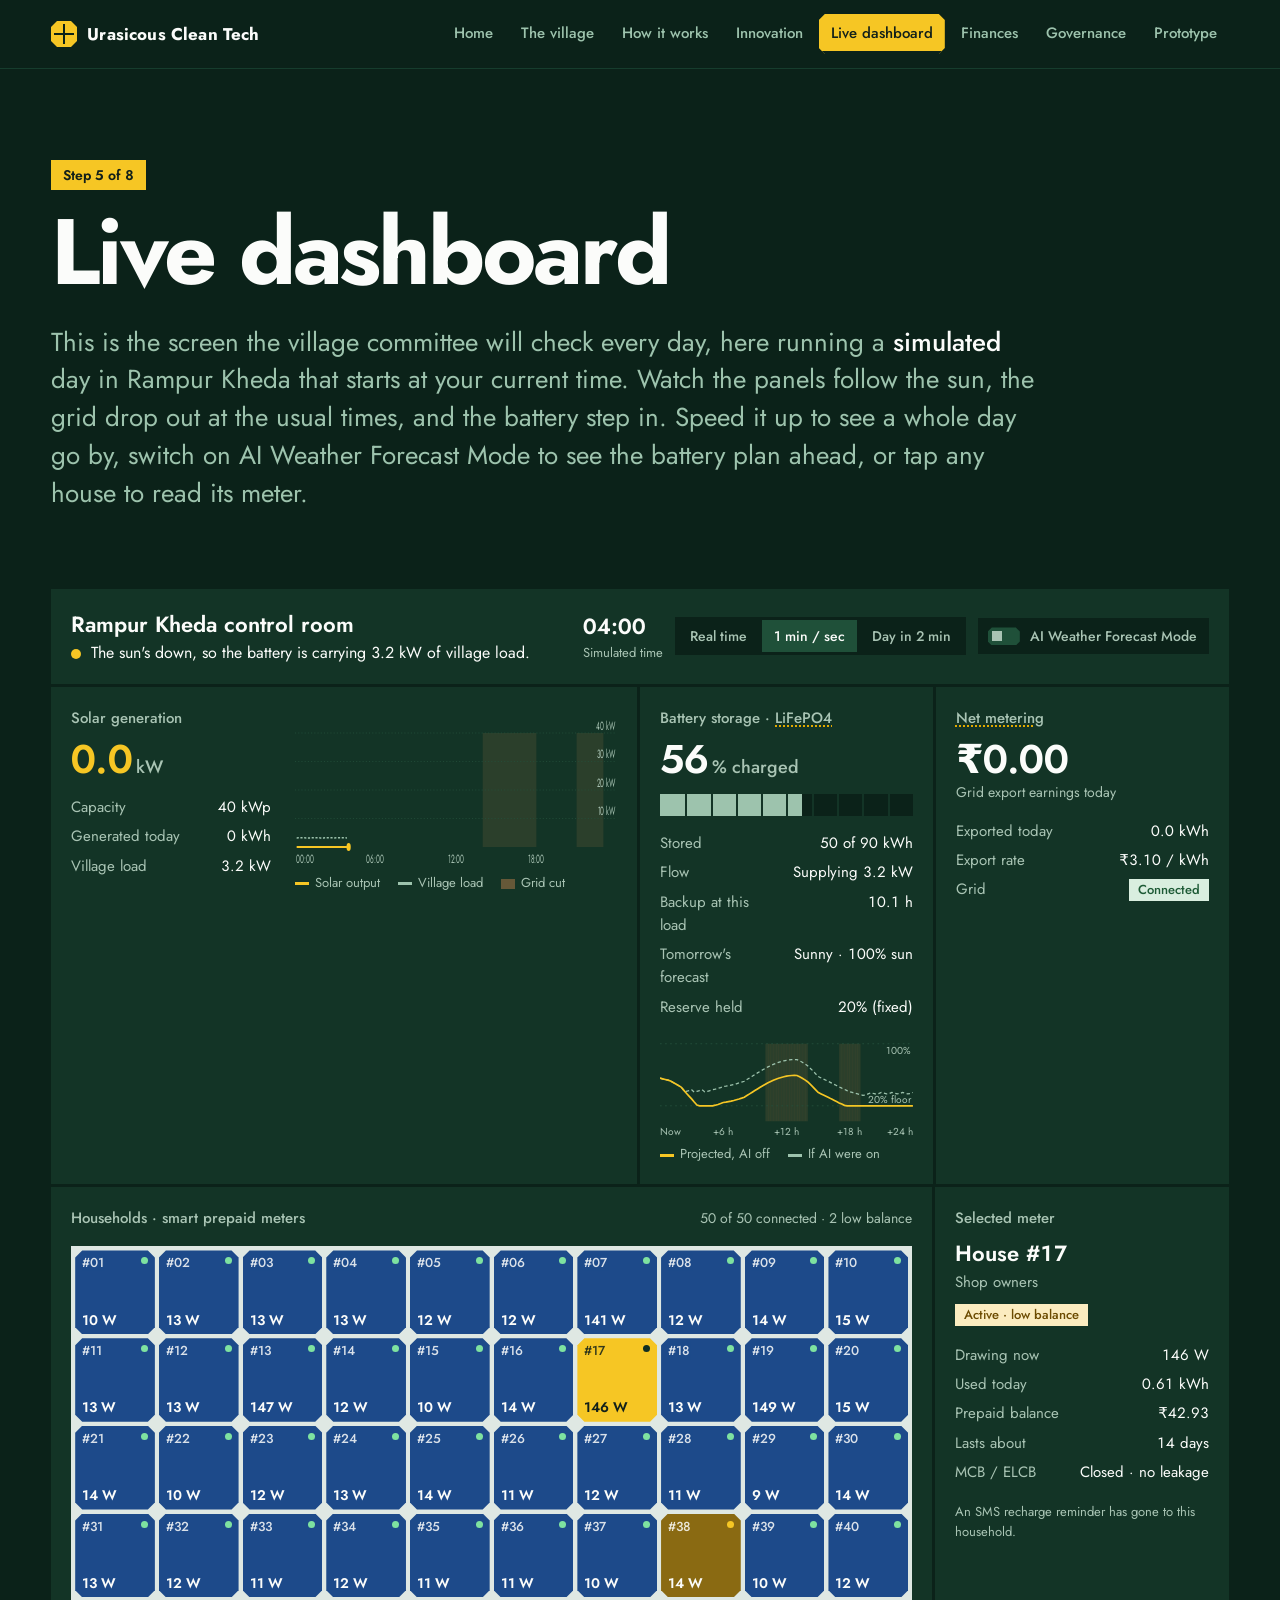
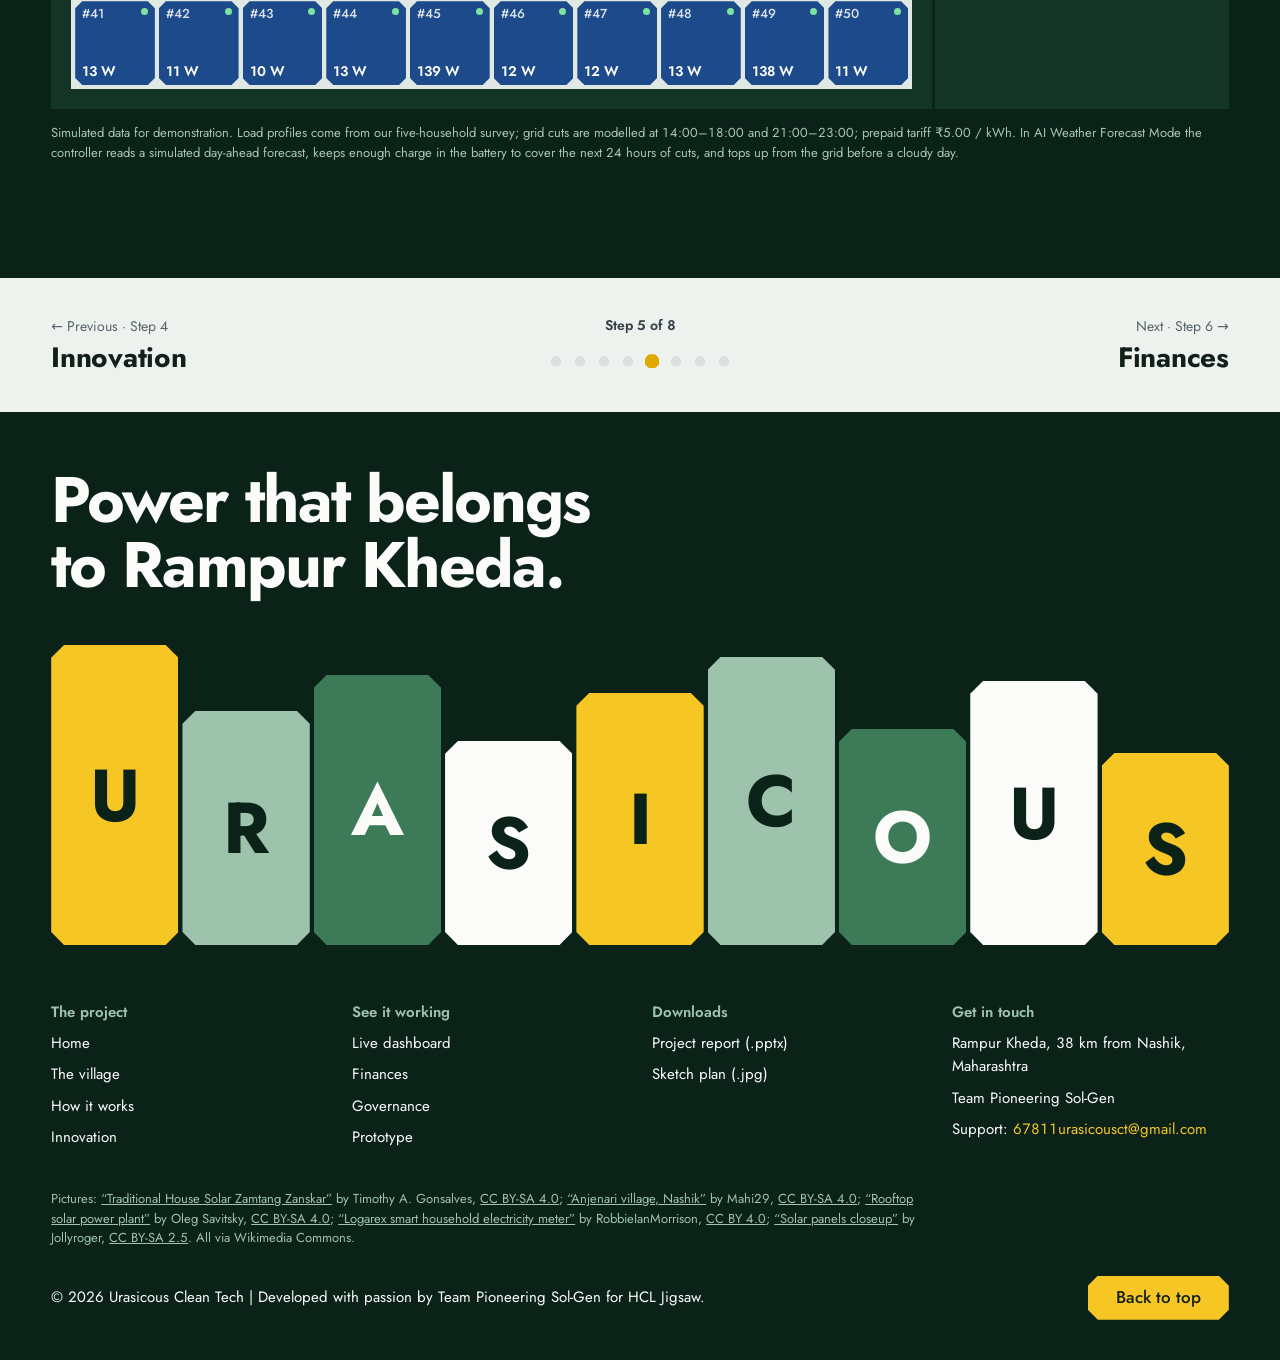
==== dashboard.html @ dd33172f "Split site into eight pages with guided judge's tour - Shared sticky nav with mobile menu, step indi" ====
<!doctype html>
<html lang="en">
<head>
<meta charset="utf-8">
<meta name="viewport" content="width=device-width, initial-scale=1, viewport-fit=cover">
<title>Live dashboard · Urasicous Clean Tech</title>
<meta name="description" content="A 40 kWp community solar microgrid, raised over growing crops, with 90 kWh of LiFePO4 storage for 50 households in Rampur Kheda, built by Team Pioneering Sol-Gen.">
<link rel="preconnect" href="https://fonts.googleapis.com">
<link rel="preconnect" href="https://fonts.gstatic.com" crossorigin>
<link href="https://fonts.googleapis.com/css2?family=Jost:wght@400;500;600;700&display=swap" rel="stylesheet">
<link rel="stylesheet" href="styles.css">
</head>
<body>

<header class="site-nav" id="top">
  <div class="wrap nav-in">
    <a class="mark" href="index.html" aria-label="Urasicous Clean Tech, home"><svg viewBox="0 0 26 26" aria-hidden="true"><path fill="#f6c624" d="M6 0h14l6 6v14l-6 6H6l-6-6V6z"/><path fill="#0b2219" d="M12 3h2v20h-2zM3 12h20v2H3z"/></svg>Urasicous Clean Tech</a>
    <button type="button" class="nav-btn" aria-expanded="false" aria-controls="navMenu"><span class="bars" aria-hidden="true"></span>Menu</button>
    <nav class="nav-menu" id="navMenu" aria-label="Main">
      <ol class="nav-links">
        <li><a href="index.html"><span class="n">1</span>Home</a></li>
        <li><a href="village.html"><span class="n">2</span>The village</a></li>
        <li><a href="system.html"><span class="n">3</span>How it works</a></li>
        <li><a href="innovation.html"><span class="n">4</span>Innovation</a></li>
        <li><a href="dashboard.html" class="live" aria-current="page"><span class="n">5</span>Live dashboard</a></li>
        <li><a href="finances.html"><span class="n">6</span>Finances</a></li>
        <li><a href="governance.html"><span class="n">7</span>Governance</a></li>
        <li><a href="prototype.html"><span class="n">8</span>Prototype</a></li>
      </ol>
    </nav>
  </div>
</header>

<header class="page-head">
  <div class="wrap">
    <p class="step">Step 5 of 8</p>
    <h1>Live dashboard</h1>
    <p class="lead">This is the screen the village committee will check every day, here running a <strong>simulated</strong> day in Rampur Kheda that starts at your current time. Watch the panels follow the sun, the grid drop out at the usual times, and the battery step in. Speed it up to see a whole day go by, switch on AI Weather Forecast Mode to see the battery plan ahead, or tap any house to read its meter.</p>
  </div>
</header>

<main>
<section class="dash-band flush" aria-label="Rampur Kheda control room">
  <div class="wrap">
    <div class="dash" style="margin-top:0">
      <div class="dash-top" data-ui>
        <div>
          <h3 class="title">Rampur Kheda control room</h3>
          <p class="finding"><span class="state-dot" id="stateDot"></span><span id="finding">Starting simulation…</span></p>
        </div>
        <div class="dash-ctrls">
          <div><div class="clock" data-bind="clock">--:--</div><div class="clock-sub">Simulated time</div></div>
          <div class="seg" role="group" aria-label="Simulation speed">
            <button type="button" data-speed="1" id="sp1">Real time</button>
            <button type="button" data-speed="60" id="sp60" aria-pressed="true">1 min / sec</button>
            <button type="button" data-speed="720" id="sp720">Day in 2 min</button>
          </div>
          <button type="button" class="ai-toggle" id="aiToggle" role="switch" aria-checked="false"><span class="sw" aria-hidden="true"></span>AI Weather Forecast Mode</button>
        </div>
      </div>

      <div class="dash-grid" data-ui>
        <div class="panel p-solar">
          <div class="solar-row">
            <div>
              <h3>Solar generation</h3>
              <div class="big solar-big"><span data-bind="solarKw">0.0</span><small>kW</small></div>
              <dl class="kv">
                <dt>Capacity</dt><dd>40 kWp</dd>
                <dt>Generated today</dt><dd><span data-bind="genToday">0</span> kWh</dd>
                <dt>Village load</dt><dd><span data-bind="loadKw">0.0</span> kW</dd>
              </dl>
            </div>
            <div style="min-width:0">
              <svg class="chart" id="chart" viewBox="0 0 600 150" preserveAspectRatio="none" role="img" aria-label="Today's solar output and village load by hour"></svg>
              <div class="legend"><span><i></i>Solar output</span><span><i class="l"></i>Village load</span><span><i class="c"></i>Grid cut</span></div>
            </div>
          </div>
        </div>

        <div class="panel">
          <h3>Battery storage · <button type="button" class="term" data-term="lfp">LiFePO4</button></h3>
          <div class="big"><span data-bind="soc">0</span><small>% charged</small></div>
          <div class="soc-bar" aria-hidden="true"><div class="soc-fill" id="socFill"></div><div class="soc-ticks"><span></span><span></span><span></span><span></span><span></span><span></span><span></span><span></span><span></span><span></span></div></div>
          <dl class="kv">
            <dt>Stored</dt><dd><span data-bind="kwhStored">0</span> of 90 kWh</dd>
            <dt>Flow</dt><dd id="battFlow">–</dd>
            <dt>Backup at this load</dt><dd><span data-bind="backup">–</span></dd>
            <dt>Tomorrow's forecast</dt><dd id="fcast">–</dd>
            <dt>Reserve held</dt><dd id="reserve">–</dd>
          </dl>
          <svg class="chart soc-chart" id="socChart" viewBox="0 0 300 120" role="img" aria-label="Projected battery charge over the next 24 hours"></svg>
          <div class="legend"><span><i></i><span id="modeNow">Projected, AI off</span></span><span><i class="l"></i><span id="modeAlt">If AI were on</span></span></div>
        </div>

        <div class="panel">
          <h3><button type="button" class="term" data-term="netmeter">Net metering</button></h3>
          <div class="ticker">₹<span data-bind="earn">0.00</span></div>
          <p style="color:var(--muted);font-size:14px;margin-top:2px">Grid export earnings today</p>
          <dl class="kv">
            <dt>Exported today</dt><dd><span data-bind="expToday">0.0</span> kWh</dd>
            <dt>Export rate</dt><dd>₹3.10 / kWh</dd>
            <dt>Grid</dt><dd><span class="pill" id="gridPill">–</span></dd>
          </dl>
        </div>
      </div>

      <div class="dash-lower" data-ui>
        <div class="panel">
          <div class="module-head">
            <h3>Households · smart prepaid meters</h3>
            <p><span data-bind="homesOn">50</span> of 50 connected · <span data-bind="lowCount">0</span> low balance</p>
          </div>
          <div class="module" id="module" role="group" aria-label="House 01 to 50"></div>
        </div>
        <div class="panel detail" id="detail" aria-live="polite"></div>
      </div>
      <p class="dash-foot">Simulated data for demonstration. Load profiles come from our five-household survey; grid cuts are modelled at 14:00–18:00 and 21:00–23:00; prepaid tariff ₹5.00 / kWh. In AI Weather Forecast Mode the controller reads a simulated day-ahead forecast, keeps enough charge in the battery to cover the next 24 hours of cuts, and tops up from the grid before a cloudy day.</p>
    </div>
  </div>
</section>
</main>

<nav class="tour" aria-label="Judge's tour">
  <div class="wrap tour-in">
    <a class="tour-prev" href="innovation.html"><small>← Previous · Step 4</small><b>Innovation</b></a>
    <div class="tour-mid"><span>Step 5 of 8</span><ol class="dots"><li><a href="index.html" aria-label="Step 1: Home"></a></li><li><a href="village.html" aria-label="Step 2: The village & the need"></a></li><li><a href="system.html" aria-label="Step 3: How it works"></a></li><li><a href="innovation.html" aria-label="Step 4: Innovation"></a></li><li><a href="dashboard.html" aria-label="Step 5: Live dashboard" aria-current="page"></a></li><li><a href="finances.html" aria-label="Step 6: Finances"></a></li><li><a href="governance.html" aria-label="Step 7: Run by the village"></a></li><li><a href="prototype.html" aria-label="Step 8: Prototype & report"></a></li></ol></div>
    <a class="tour-next" href="finances.html"><small>Next · Step 6 →</small><b>Finances</b></a>
  </div>
</nav>

<footer class="foot">
  <div class="wrap">
    <h2 class="foot-line">Power that belongs to Rampur Kheda.</h2>
    <div class="blocks" aria-hidden="true">
      <span style="--b:var(--solar);height:100%">U</span>
      <span style="--b:var(--forest-300);height:78%">R</span>
      <span style="--b:var(--forest-500);--bt:var(--white);height:90%">A</span>
      <span style="--b:var(--white);height:68%">S</span>
      <span style="--b:var(--solar);height:84%">I</span>
      <span style="--b:var(--forest-300);height:96%">C</span>
      <span style="--b:var(--forest-500);--bt:var(--white);height:72%">O</span>
      <span style="--b:var(--white);height:88%">U</span>
      <span style="--b:var(--solar);height:64%">S</span>
    </div>

    <div class="foot-cols">
      <div><h4>The project</h4><a href="index.html">Home</a><a href="village.html">The village</a><a href="system.html">How it works</a><a href="innovation.html">Innovation</a></div>
      <div><h4>See it working</h4><a href="dashboard.html">Live dashboard</a><a href="finances.html">Finances</a><a href="governance.html">Governance</a><a href="prototype.html">Prototype</a></div>
      <div><h4>Downloads</h4><a href="assets/Village-Microgrid-Project-Report.pptx" download>Project report (.pptx)</a><a href="assets/sketch-plan.jpg" download>Sketch plan (.jpg)</a></div>
      <div><h4>Get in touch</h4><span>Rampur Kheda, 38 km from Nashik, Maharashtra</span><span>Team Pioneering Sol-Gen</span><span>Support: <a class="mail" href="mailto:67811urasicousct@gmail.com">67811urasicousct@gmail.com</a></span></div>
    </div>

    <p class="credits">Pictures: <a href="https://commons.wikimedia.org/w/index.php?curid=152914959">“Traditional House Solar Zamtang Zanskar”</a> by Timothy A. Gonsalves, <a href="https://creativecommons.org/licenses/by-sa/4.0/">CC BY-SA 4.0</a>; <a href="https://commons.wikimedia.org/w/index.php?curid=42551914">“Anjenari village, Nashik”</a> by Mahi29, <a href="https://creativecommons.org/licenses/by-sa/4.0/">CC BY-SA 4.0</a>; <a href="https://commons.wikimedia.org/w/index.php?curid=44112543">“Rooftop solar power plant”</a> by Oleg Savitsky, <a href="https://creativecommons.org/licenses/by-sa/4.0/">CC BY-SA 4.0</a>; <a href="https://commons.wikimedia.org/wiki/File:Logarex_smart_household_electricity_meter_build_year_2023.jpg">“Logarex smart household electricity meter”</a> by RobbieIanMorrison, <a href="https://creativecommons.org/licenses/by/4.0">CC BY 4.0</a>; <a href="https://commons.wikimedia.org/wiki/File:Solar_panels_closeup.jpg">“Solar panels closeup”</a> by Jollyroger, <a href="https://creativecommons.org/licenses/by-sa/2.5">CC BY-SA 2.5</a>. All via Wikimedia Commons.</p>

    <div class="copy">
      <span>© 2026 Urasicous Clean Tech | Developed with passion by Team Pioneering Sol-Gen for HCL Jigsaw.</span>
      <a class="btn" href="#top" style="min-height:44px">Back to top</a>
    </div>
  </div>
</footer>

<script src="sim.js"></script>
<script src="common.js"></script>
</body>
</html>
---- styles.css ----
/* Layout: one motif, the clipped-corner monocrystalline cell, runs the system (tabs, buttons, image masks, house tiles).
   Fields of deep forest alternate with crisp white; solar yellow is the one accent, on the action and on live energy. */
:root {
  --forest-950: #0b2219;
  --forest-900: #0f2e22;
  --forest-800: #163d2d;
  --forest-700: #1f5039;
  --forest-500: #3d7a58;
  --forest-300: #9dc3ad;
  --white: #fbfcfa;
  --mist: #eef2ef;
  --slate-200: #d9dfdc;
  --slate-500: #56636a;
  --slate-700: #36424a;
  --ink: #12201a;
  --solar: #f6c624;
  --solar-deep: #e0a800;
  --amber-bg: #fbecc0;
  --amber-ink: #6b4a00;
  --ok-bg: #d9eedf;
  --ok-ink: #1d5a35;

  --font: "Jost", "Futura", "Century Gothic", "Avenir Next", system-ui, sans-serif;
  --step-small: clamp(0.8125rem, 0.79rem + 0.1vw, 0.875rem);
  --step-body: clamp(1.0625rem, 1rem + 0.25vw, 1.1875rem);
  --step-lead: clamp(1.25rem, 1.1rem + 0.7vw, 1.625rem);
  --step-head: clamp(2.25rem, 1.3rem + 3.4vw, 4.25rem);
  --step-display: clamp(3.5rem, 1rem + 9vw, 10rem);

  --cut: 14px;            /* the cell's clipped corner */
  --margin: clamp(20px, 4vw, 56px);
  --section-gap: clamp(112px, 14vw, 200px);
  --ease: cubic-bezier(.2, .7, .2, 1);
}

*, *::before, *::after { box-sizing: border-box; }
html { scroll-behavior: smooth; -webkit-text-size-adjust: 100%; }
body {
  margin: 0;
  background: var(--white);
  color: var(--ink);
  font-family: var(--font);
  font-size: var(--step-body);
  line-height: 1.55;
  font-variant-numeric: tabular-nums;
}
img { max-width: 100%; display: block; }
a { color: inherit; }
h1, h2, h3, h4 { margin: 0; text-wrap: balance; font-weight: 700; }
p { margin: 0; }
:focus-visible { outline: 3px solid var(--solar); outline-offset: 3px; }
::selection { background: var(--solar); color: var(--ink); }

.wrap {
  width: 100%;
  max-width: 1440px;
  margin-inline: auto;
  padding-left: max(var(--margin), env(safe-area-inset-left, 0px));
  padding-right: max(var(--margin), env(safe-area-inset-right, 0px));
}

/* ---------- the cell motif ---------- */
.cell-shape {
  clip-path: polygon(var(--cut) 0, calc(100% - var(--cut)) 0, 100% var(--cut), 100% calc(100% - var(--cut)),
    calc(100% - var(--cut)) 100%, var(--cut) 100%, 0 calc(100% - var(--cut)), 0 var(--cut));
}

.btn {
  --cut: 10px;
  display: inline-flex; align-items: center; justify-content: center; gap: .6em;
  min-height: 54px; padding: 0 28px;
  font: 500 1.0625rem/1 var(--font);
  text-decoration: none; border: 0; cursor: pointer;
  background: var(--solar); color: var(--ink);
  clip-path: polygon(var(--cut) 0, calc(100% - var(--cut)) 0, 100% var(--cut), 100% calc(100% - var(--cut)),
    calc(100% - var(--cut)) 100%, var(--cut) 100%, 0 calc(100% - var(--cut)), 0 var(--cut));
  transition: transform .18s var(--ease), background-color .18s var(--ease);
}
.btn:hover { background: #ffd84d; }
.btn:active { transform: translateY(1px) scale(.985); }
.btn.dark { background: var(--forest-900); color: var(--white); }
.btn.dark:hover { background: var(--forest-700); }
.btn.light { background: var(--white); color: var(--forest-900); }
.btn.light:hover { background: var(--mist); }
.btn .arrow { transition: transform .2s var(--ease); }
.btn:hover .arrow { transform: translateX(3px); }

.textlink { text-decoration: underline; text-underline-offset: .22em; text-decoration-thickness: 2px; text-decoration-color: var(--solar); font-weight: 500; }
.textlink:hover { text-decoration-color: currentColor; }

/* ---------- hero: tabbed folder stack ---------- */
.hero {
  background: var(--forest-950);
  color: var(--white);
  overflow: hidden;
  position: relative;
}
/* ---------- site nav: shared by every page ---------- */
.site-nav {
  position: sticky; top: 0; z-index: 50;
  background: var(--forest-950); color: var(--white);
  border-bottom: 1px solid var(--forest-800);
}
.nav-in { display: flex; align-items: center; justify-content: space-between; gap: 24px; min-height: 68px; }
.site-nav .mark { display: flex; align-items: center; gap: 10px; font-weight: 700; letter-spacing: .01em; font-size: 17px; text-decoration: none; white-space: nowrap; }
.site-nav .mark svg { width: 26px; height: 26px; flex: none; }
.nav-links { list-style: none; margin: 0; padding: 0; display: flex; align-items: center; gap: 4px; }
.nav-links a {
  --cut: 6px;
  display: flex; align-items: center; gap: 8px; min-height: 40px; padding: 0 12px;
  font-size: 15px; font-weight: 500; text-decoration: none; color: var(--forest-300); white-space: nowrap;
  clip-path: polygon(var(--cut) 0, calc(100% - var(--cut)) 0, 100% var(--cut), 100% calc(100% - var(--cut)),
    calc(100% - var(--cut)) 100%, var(--cut) 100%, 0 calc(100% - var(--cut)), 0 var(--cut));
  transition: background-color .15s, color .15s;
}
.nav-links a:hover { color: var(--white); background: var(--forest-800); }
.nav-links a[aria-current="page"] { color: var(--white); background: var(--forest-700); }
.nav-links a.live { color: var(--ink); background: var(--solar); }
.nav-links a.live:hover { background: #ffd84d; }
.nav-links a.live[aria-current="page"] { box-shadow: inset 0 -3px 0 var(--forest-950); }
.nav-links .n { display: none; }
.nav-btn {
  display: none; align-items: center; gap: 10px; min-height: 44px; padding: 0 16px;
  font: 500 15px/1 var(--font); color: var(--white); background: var(--forest-800); border: 0; cursor: pointer;
}
.nav-btn .bars, .nav-btn .bars::before, .nav-btn .bars::after { display: block; width: 18px; height: 2px; background: currentColor; transition: transform .2s var(--ease), opacity .2s; }
.nav-btn .bars { position: relative; }
.nav-btn .bars::before, .nav-btn .bars::after { content: ""; position: absolute; left: 0; }
.nav-btn .bars::before { top: -6px; }
.nav-btn .bars::after { top: 6px; }
.nav-btn[aria-expanded="true"] .bars { background: transparent; }
.nav-btn[aria-expanded="true"] .bars::before { transform: translateY(6px) rotate(45deg); }
.nav-btn[aria-expanded="true"] .bars::after { transform: translateY(-6px) rotate(-45deg); }

@media (max-width: 1180px) {
  .nav-btn { display: inline-flex; }
  .nav-menu {
    position: absolute; left: 0; right: 0; top: 100%;
    background: var(--forest-950); border-bottom: 1px solid var(--forest-800);
    padding: 8px max(var(--margin), env(safe-area-inset-left, 0px)) 20px;
    max-height: calc(100svh - 68px); overflow-y: auto;
    display: none;
  }
  .nav-open .nav-menu { display: block; }
  .nav-links { flex-direction: column; align-items: stretch; gap: 2px; }
  .nav-links a { min-height: 52px; font-size: 18px; padding: 0 14px; }
  .nav-links .n { display: inline-grid; place-items: center; width: 28px; height: 28px; font-size: 14px; background: var(--forest-800); color: var(--forest-300); flex: none; }
  .nav-links a[aria-current="page"] .n { background: var(--solar); color: var(--ink); }
  .nav-links a.live .n { background: var(--forest-950); color: var(--solar); }
}

/* ---------- inner page header ---------- */
.page-head { background: var(--forest-950); color: var(--white); padding-block: clamp(56px, 7vw, 104px) clamp(48px, 6vw, 88px); }
.page-head .step { display: inline-flex; align-items: center; min-height: 30px; padding: 0 12px; background: var(--solar); color: var(--ink); font-size: 14px; font-weight: 600; }
.page-head h1 { margin-top: 20px; font-size: clamp(2.75rem, 1rem + 6vw, 7rem); line-height: .92; letter-spacing: -0.035em; max-width: 14ch; }
.page-head .lead { margin-top: 28px; max-width: 62ch; font-size: var(--step-lead); line-height: 1.45; color: var(--forest-300); }
.page-head .lead strong { color: var(--white); font-weight: 500; }

.hero-copy { text-align: center; padding-top: clamp(56px, 6vw, 96px); }
.hero h1 {
  font-size: clamp(3.5rem, 1rem + 7.4vw, 8.5rem);
  line-height: .9;
  letter-spacing: -0.03em;
  text-transform: uppercase;
}
.hero h1 span { display: block; }
.hero .tagline { font-size: var(--step-lead); line-height: 1.35; max-width: 36ch; margin: 28px auto 0; }
.hero .byline { margin-top: 14px; color: var(--forest-300); font-size: var(--step-body); }
.hero .byline strong { color: var(--white); font-weight: 500; }

.folders {
  position: relative;
  margin-top: clamp(56px, 5vw, 72px);
  height: clamp(400px, 40vw, 470px);
  width: 86%;
  margin-inline: auto;
}
.folder {
  position: absolute; left: 0; right: 0;
  top: calc(var(--i) * 40px);
  bottom: 0;
  display: block; text-decoration: none;
  color: var(--ink);
  transition: transform .35s var(--ease);
}
.folder:not(.front):hover { transform: translateY(-10px); }
.folder .tab {
  --cut: 12px;
  position: absolute; top: -40px; height: 40px; left: var(--x);
  display: flex; align-items: center; padding: 0 26px;
  font-size: 18px; font-weight: 500;
  background: var(--c);
  color: var(--tc, var(--ink));
  clip-path: polygon(var(--cut) 0, calc(100% - var(--cut)) 0, 100% 100%, 0 100%);
}
.folder .body { position: absolute; inset: 0; background: var(--c); color: var(--tc, var(--ink)); }
.folder:nth-child(1) { --c: var(--forest-700); --tc: var(--white); --x: 4%; }
.folder:nth-child(2) { --c: var(--forest-500); --tc: var(--white); --x: 24%; }
.folder:nth-child(3) { --c: var(--forest-300); --x: 46%; }
.folder:nth-child(4) { --c: var(--mist); --x: 66%; }
.folder.front { --c: var(--solar); --x: 8%; }
.folder.front .body { padding: 28px 32px; display: grid; grid-template-columns: 1fr auto; gap: 20px 56px; align-items: center; align-content: start; }
.front-acts { display: flex; flex-wrap: wrap; gap: 12px; justify-content: flex-end; }
.front-live { display: grid; grid-template-columns: repeat(3, auto); gap: 8px 48px; justify-content: start; }
.front-live dt { font-size: 15px; }
.front-live dd { margin: 0; font-size: clamp(2rem, 1.3rem + 2vw, 3.25rem); font-weight: 700; line-height: 1; letter-spacing: -0.02em; }
.front-live dd small { font-size: .42em; font-weight: 500; letter-spacing: 0; margin-left: 4px; }
.front-note { grid-column: 1 / -1; font-size: 15px; max-width: 60ch; }

/* ---------- intro statement ---------- */
.intro { padding-block: var(--section-gap) 0; }
.statement {
  font-size: clamp(1.5rem, 1rem + 1.6vw, 2.25rem);
  line-height: 1.3;
  font-weight: 500;
  max-width: 34em;
  letter-spacing: -0.01em;
}
.thumb {
  --cut: .16em;
  display: inline-block; height: .9em; width: 1.3em;
  vertical-align: -0.12em; margin: 0 .12em;
  object-fit: cover;
  clip-path: polygon(var(--cut) 0, calc(100% - var(--cut)) 0, 100% var(--cut), 100% calc(100% - var(--cut)),
    calc(100% - var(--cut)) 100%, var(--cut) 100%, 0 calc(100% - var(--cut)), 0 var(--cut));
}

/* ---------- overview ---------- */
.section { padding-block: var(--section-gap) 0; }
.section-head { display: grid; grid-template-columns: repeat(12, 1fr); gap: 24px; align-items: end; }
.section-head h2 { grid-column: 1 / span 6; font-size: var(--step-head); line-height: 1; letter-spacing: -0.03em; }
.section-head p { grid-column: 8 / span 5; max-width: 52ch; }

.tiles {
  margin-top: 64px;
  display: grid; grid-template-columns: repeat(4, 1fr); gap: 8px;
}
.tile {
  --cut: 22px;
  aspect-ratio: 1 / 1; max-width: 100%;
  position: relative;
  display: flex; flex-direction: column; align-items: center; justify-content: center; gap: 10px;
  padding: 16px; text-align: center;
  background: var(--tbg); color: var(--tink);
  overflow: hidden;
}
.tile .fig { font-size: clamp(3rem, 1rem + 4.6vw, 6.25rem); font-weight: 700; letter-spacing: -0.04em; line-height: .9; }
.tile .fig small { display: block; font-size: .3em; letter-spacing: 0; font-weight: 500; margin-top: .5em; }
.tile .fig { margin-top: auto; }
.tile .cap { margin-top: auto; font-size: 15px; line-height: 1.3; }
.tile.photo .cap { top: 12px; bottom: auto; }
.tile img { position: absolute; inset: 0; width: 100%; height: 100%; object-fit: cover; }
.tile.photo .cap { color: var(--white); background: rgba(11, 34, 25, .72); padding: 6px 10px; left: 12px; right: auto; bottom: 12px; text-align: left; }
.t-forest { --tbg: var(--forest-900); --tink: var(--white); }
.t-solar { --tbg: var(--solar); --tink: var(--ink); }
.t-mist { --tbg: var(--mist); --tink: var(--forest-900); }
.t-mid { --tbg: var(--forest-500); --tink: var(--white); }

.sizing { margin-top: 96px; display: grid; grid-template-columns: 5fr 7fr; gap: 56px; align-items: start; }
.sizing > * { min-width: 0; }
.sizing h3 { font-size: var(--step-lead); line-height: 1.2; }
.sizing .sum { margin-top: 20px; display: grid; gap: 14px; }
.sizing .sum div { display: flex; justify-content: space-between; gap: 16px; padding: 14px 18px; background: var(--mist); }
.sizing .sum div.total { background: var(--forest-900); color: var(--white); }
.sizing .sum b { font-weight: 700; white-space: nowrap; }
.table-scroll { overflow-x: auto; }
table.loads { width: 100%; border-collapse: collapse; font-size: 16px; }
table.loads th { text-align: left; font-weight: 500; font-size: 14px; color: var(--slate-500); padding: 0 12px 10px 0; }
table.loads td { padding: 14px 12px 14px 0; border-top: 1px solid var(--slate-200); vertical-align: top; }
table.loads td.num, table.loads th.num { text-align: right; white-space: nowrap; padding-right: 0; }
table.loads .who { font-weight: 500; white-space: nowrap; }
table.loads .apps { color: var(--slate-700); font-size: 15px; }

/* ---------- dashboard (app screen) ---------- */
.dash-band { background: var(--forest-950); color: var(--white); margin-top: var(--section-gap); padding-block: clamp(72px, 9vw, 128px); }
.dash-band .section-head p { color: var(--forest-300); }
.dash-band .section-head p strong { color: var(--white); font-weight: 500; }

.dash { margin-top: 56px; --p: #133426; --p2: #184030; --line: #24503c; --muted: #a9c4b4; font-size: 15px; }
.dash-top { display: flex; flex-wrap: wrap; gap: 16px 32px; align-items: center; justify-content: space-between; padding: 18px 20px; background: var(--p); }
.dash-top .title { font-size: 22px; font-weight: 600; }
.folder .tab { margin: 0; }
.dash-top .finding { color: var(--white); font-size: 16px; display: flex; align-items: center; gap: 10px; }
.state-dot { width: 10px; height: 10px; border-radius: 50%; background: var(--solar); flex: none; }
.state-dot.island { background: #ff9b5a; }
.dash-ctrls { display: flex; flex-wrap: wrap; gap: 12px; align-items: center; }
.clock { font-size: 22px; font-weight: 600; min-width: 4.2ch; }
.clock-sub { color: var(--muted); font-size: 13px; }
.seg { display: inline-flex; background: var(--forest-950); padding: 3px; gap: 3px; }
.seg button { font: 500 14px/1 var(--font); color: var(--muted); background: transparent; border: 0; padding: 9px 12px; cursor: pointer; transition: background-color .15s, color .15s; }
.seg button:hover { color: var(--white); }
.seg button[aria-pressed="true"] { background: var(--forest-700); color: var(--white); }
.ai-toggle { display: inline-flex; align-items: center; gap: 10px; min-height: 36px; padding: 0 12px 0 10px; border: 0; cursor: pointer; font: 500 14px/1 var(--font); color: var(--muted); background: var(--forest-950); transition: color .15s; }
.ai-toggle:hover { color: var(--white); }
.ai-toggle .sw { position: relative; flex: none; width: 32px; height: 18px; background: var(--forest-700); transition: background-color .2s var(--ease);
  clip-path: polygon(4px 0, calc(100% - 4px) 0, 100% 4px, 100% calc(100% - 4px), calc(100% - 4px) 100%, 4px 100%, 0 calc(100% - 4px), 0 4px); }
.ai-toggle .sw::after { content: ""; position: absolute; top: 4px; left: 4px; width: 10px; height: 10px; background: var(--muted); transition: transform .2s var(--ease), background-color .2s; }
.ai-toggle[aria-checked="true"] { color: var(--white); }
.ai-toggle[aria-checked="true"] .sw { background: var(--solar); }
.ai-toggle[aria-checked="true"] .sw::after { transform: translateX(14px); background: var(--forest-950); }

.dash-grid { display: grid; grid-template-columns: minmax(0, 2fr) minmax(0, 1fr) minmax(0, 1fr); gap: 3px; margin-top: 3px; }
.panel { background: var(--p); padding: 20px; min-width: 0; }
.panel h3 { font-size: 15px; font-weight: 500; color: var(--muted); }
.big { font-size: 40px; font-weight: 600; line-height: 1.05; letter-spacing: -0.02em; margin-top: 8px; }
.big small { font-size: 18px; color: var(--muted); font-weight: 500; margin-left: 4px; letter-spacing: 0; }
.solar-big { color: var(--solar); }
.kv { display: grid; grid-template-columns: 1fr auto; gap: 6px 16px; margin-top: 16px; }
.kv dt { color: var(--muted); }
.kv dd { margin: 0; text-align: right; }
.solar-row { display: grid; grid-template-columns: minmax(0, 200px) 1fr; gap: 24px; align-items: end; }
.chart { width: 100%; height: 150px; display: block; }
.chart text { fill: var(--muted); font: 12px var(--font); }
.chart .grid { stroke: var(--line); stroke-dasharray: 2 4; }
.chart .area { fill: rgba(246, 198, 36, .14); }
.chart .line { fill: none; stroke: var(--solar); stroke-width: 2; }
.chart .load { fill: none; stroke: var(--forest-300); stroke-width: 1.5; stroke-dasharray: 4 3; }
.chart .cut { fill: rgba(255, 155, 90, .10); }
.chart .now { fill: var(--solar); }
.chart.soc-chart { height: auto; margin-top: 18px; }
.chart .proj { fill: none; stroke: var(--solar); stroke-width: 2; }
.chart .alt { fill: none; stroke: var(--forest-300); stroke-width: 1.5; stroke-dasharray: 4 3; }
.legend { display: flex; flex-wrap: wrap; gap: 6px 18px; color: var(--muted); font-size: 13px; margin-top: 6px; }
.legend i { display: inline-block; width: 14px; height: 3px; vertical-align: middle; margin-right: 6px; background: var(--solar); }
.legend i.l { background: var(--forest-300); }
.legend i.c { height: 10px; background: rgba(255, 155, 90, .35); }

.soc-bar { margin-top: 14px; height: 22px; background: var(--forest-950); position: relative; overflow: hidden; }
.soc-fill { position: absolute; inset: 0 auto 0 0; background: var(--forest-300); width: 50%; transition: width .6s var(--ease); }
.soc-fill.charging { background: var(--solar); }
.soc-ticks { position: absolute; inset: 0; display: grid; grid-template-columns: repeat(10, 1fr); }
.soc-ticks span + span { border-left: 2px solid var(--p); }
.pill { display: inline-flex; align-items: center; height: 22px; padding: 0 9px; font-size: 13px; font-weight: 500; }
.pill.ok { background: var(--ok-bg); color: var(--ok-ink); }
.pill.warn { background: var(--amber-bg); color: var(--amber-ink); }
.pill.sun { background: #fff1bd; color: #5b4400; }
.pill.cut { background: #ffe1cc; color: #7a3300; }
.ticker { font-size: 40px; font-weight: 600; line-height: 1.05; margin-top: 8px; letter-spacing: -0.02em; }

.dash-lower { display: grid; grid-template-columns: minmax(0, 3fr) minmax(0, 1fr); gap: 3px; margin-top: 3px; }
.module-head { display: flex; flex-wrap: wrap; justify-content: space-between; gap: 8px 24px; align-items: baseline; }
.module-head p { color: var(--muted); font-size: 14px; }
.module {
  margin-top: 16px;
  display: grid; grid-template-columns: repeat(10, minmax(0, 1fr)); gap: 4px;
  background: #dfe8e3; padding: 4px;
}
.house {
  --cut: 7px;
  position: relative; aspect-ratio: 1 / 1.05; max-width: 100%;
  border: 0; padding: 6px 7px; cursor: pointer; text-align: left;
  font: 500 13px/1.1 var(--font); color: var(--white);
  background: #1d4a8a;
  display: flex; flex-direction: column; justify-content: space-between;
  clip-path: polygon(var(--cut) 0, calc(100% - var(--cut)) 0, 100% var(--cut), 100% calc(100% - var(--cut)),
    calc(100% - var(--cut)) 100%, var(--cut) 100%, 0 calc(100% - var(--cut)), 0 var(--cut));
  transition: transform .15s var(--ease), background-color .3s;
}
.house:hover { transform: scale(1.04); }
.house .n { font-size: 13px; opacity: .85; }
.house .kw { font-size: 14px; font-weight: 600; }
.house.low { background-color: #8a6a12; }
.house[aria-pressed="true"] { background-color: var(--solar); color: var(--ink); }
.house .flow { position: absolute; right: 7px; top: 7px; width: 7px; height: 7px; border-radius: 50%; background: #7ee2a0; }
.house.low .flow { background: var(--solar); }
.house[aria-pressed="true"] .flow { background: var(--forest-900); }

.detail h4 { font-size: 22px; font-weight: 600; margin-top: 6px; }
.detail .pill { margin-top: 10px; }
.detail .kv { margin-top: 18px; }
.detail .hint { color: var(--muted); font-size: 13px; margin-top: 18px; }

.dash-foot { margin-top: 14px; color: var(--muted); font-size: 13px; }

/* ---------- architecture accordion ---------- */
.acc { margin-top: 64px; display: flex; height: 560px; }
.stage {
  position: relative; flex: 1 1 0; min-width: 0;
  overflow: hidden; cursor: pointer;
  background: var(--sbg); color: var(--sink);
  transition: flex-grow .45s var(--ease);
  border: 0; text-align: left; padding: 0; font: inherit;
}
.stage:nth-child(1) { --sbg: var(--forest-900); --sink: var(--white); }
.stage:nth-child(2) { --sbg: var(--forest-700); --sink: var(--white); }
.stage:nth-child(3) { --sbg: var(--forest-300); --sink: var(--ink); }
.stage[aria-expanded="true"] { flex-grow: 5.4; cursor: default; }
.stage .rot {
  position: absolute; left: 22px; bottom: 26px;
  transform-origin: left bottom; transform: rotate(-90deg) translateY(100%);
  font-size: 22px; font-weight: 700; white-space: nowrap;
  transition: opacity .2s;
}
.stage[aria-expanded="true"] .rot { opacity: 0; }
.stage .open {
  position: absolute; inset: 0; display: grid; grid-template-columns: 1fr 1fr;
  opacity: 0; visibility: hidden; transition: opacity .3s .15s;
}
.stage[aria-expanded="true"] .open { opacity: 1; visibility: visible; }
.open .txt { padding: 36px; display: flex; flex-direction: column; justify-content: space-between; min-width: 0; }
.open .txt h3 { font-size: 40px; line-height: 1; letter-spacing: -0.02em; }
.open .txt h3 small { display: block; font-size: 18px; font-weight: 500; margin-top: 10px; letter-spacing: 0; opacity: .85; }
.open .txt p { max-width: 38ch; font-size: 18px; }
.open .specs { list-style: none; padding: 0; margin: 18px 0 0; display: grid; gap: 8px; font-size: 16px; }
.open .specs li { display: flex; gap: 12px; align-items: baseline; }
.open .specs li::before { content: ""; flex: none; width: 10px; height: 10px; background: var(--solar); clip-path: polygon(3px 0, 7px 0, 10px 3px, 10px 7px, 7px 10px, 3px 10px, 0 7px, 0 3px); transform: translateY(1px); }
.open .pic { position: relative; overflow: hidden; }
.open .pic img, .open .pic svg { width: 100%; height: 100%; object-fit: cover; }
.open .pic figcaption { position: absolute; left: 12px; bottom: 12px; background: rgba(11, 34, 25, .78); color: var(--white); font-size: 13px; padding: 5px 9px; }

/* ---------- agrivoltaics spotlight ---------- */
.section-head p strong { font-weight: 600; }
.agri { margin-top: 64px; display: grid; grid-template-columns: 7fr 5fr; gap: 56px; align-items: center; }
.agri > * { min-width: 0; }
.agri-pic { --cut: 32px; margin: 0; background: var(--forest-900); }
.agri-pic svg { display: block; width: 100%; height: auto; }
.agri-list { list-style: none; margin: 0; padding: 0; display: grid; gap: 4px; }
.agri-list li { background: var(--mist); padding: 24px 26px; }
.agri-list li:first-child { background: var(--solar); }
.agri-list h3 { font-size: 22px; line-height: 1.25; }
.agri-list p { margin-top: 8px; font-size: 17px; }

/* ---------- finances: two fields ---------- */
.fin { margin-top: 64px; display: grid; grid-template-columns: 7fr 5fr; }
.fin > * { min-width: 0; }
.field { padding: clamp(28px, 3.5vw, 48px); display: flex; flex-direction: column; gap: 28px; }
.field.bill { background: var(--forest-900); color: var(--white); }
.field.share { background: var(--solar); color: var(--ink); justify-content: space-between; }
.field h3 { font-size: clamp(1.75rem, 1rem + 2vw, 2.75rem); line-height: 1; letter-spacing: -0.02em; }
.field .lead { font-size: 18px; max-width: 40ch; }
table.bill-t { width: 100%; border-collapse: collapse; font-size: 16px; }
table.bill-t td { padding: 13px 0; vertical-align: top; border-top: 1px solid rgba(255,255,255,.14); }
table.bill-t td:last-child { text-align: right; white-space: nowrap; padding-left: 16px; }
table.bill-t .sub { display: block; color: var(--forest-300); font-size: 14px; margin-top: 2px; }
table.bill-t tr.gross td { border-top: 2px solid var(--solar); font-weight: 700; font-size: 20px; padding-top: 16px; }
.flow-steps { display: grid; gap: 4px; }
.flow-steps div { display: flex; justify-content: space-between; gap: 16px; padding: 12px 16px; background: rgba(18, 32, 26, .08); font-size: 16px; }
.flow-steps div b { white-space: nowrap; }
.flow-steps div.minus b::before { content: "− "; }
.price { display: flex; flex-wrap: wrap; align-items: flex-end; justify-content: space-between; gap: 20px; }
.price .amt { font-size: clamp(4rem, 2rem + 6vw, 8.5rem); font-weight: 700; line-height: .85; letter-spacing: -0.04em; }
.price .per { font-size: 18px; display: block; margin-top: 12px; }
.payback { font-size: 16px; max-width: 46ch; }

/* ---------- governance ---------- */
.gov { display: grid; grid-template-columns: 5fr 7fr; gap: 56px; margin-top: 64px; }
.gov > * { min-width: 0; }
.committee { background: var(--mist); padding: 32px; display: grid; gap: 18px; align-content: start; }
.committee h3 { font-size: var(--step-lead); }
.committee ul { list-style: none; margin: 0; padding: 0; display: grid; gap: 14px; }
.committee li b { display: block; font-weight: 600; }
.qa { display: grid; gap: 32px; }
.qa h3 { font-size: 22px; line-height: 1.25; }
.qa p { margin-top: 8px; max-width: 60ch; }

/* ---------- prototype: index with preview on a cell ---------- */
.proto { margin-top: 64px; display: grid; grid-template-columns: 5fr 7fr; gap: 48px; align-items: center; }
.proto > * { min-width: 0; }
.idx { list-style: none; margin: 0; padding: 0; display: grid; gap: 4px; }
.idx button {
  width: 100%; text-align: left; background: none; border: 0; padding: 8px 0; cursor: pointer;
  font: 700 clamp(1.75rem, 1rem + 2.2vw, 2.75rem)/1.1 var(--font); letter-spacing: -0.02em;
  color: var(--slate-500); display: flex; align-items: center; gap: 16px;
  transition: color .2s var(--ease), transform .2s var(--ease);
}
.idx button::before { content: ""; width: 0; height: .5em; background: var(--solar); transition: width .24s var(--ease);
  clip-path: polygon(4px 0, calc(100% - 4px) 0, 100% 4px, 100% calc(100% - 4px), calc(100% - 4px) 100%, 4px 100%, 0 calc(100% - 4px), 0 4px); }
.idx button:hover { color: var(--forest-700); }
.idx button[aria-selected="true"] { color: var(--ink); }
.idx button[aria-selected="true"]::before { width: .5em; }
.idx-fact { margin-top: 24px; font-size: 17px; max-width: 44ch; min-height: 5.2em; }
.downloads { margin-top: 24px; display: flex; flex-wrap: wrap; gap: 12px; }

.stagebox { position: relative; aspect-ratio: 7 / 5.4; max-width: 100%; }
.stagebox .disc { --cut: 48px; position: absolute; inset: 0; background: var(--forest-900); transition: background-color .3s var(--ease); }
.stagebox[data-tone="solar"] .disc { background: var(--solar); }
.stagebox[data-tone="mist"] .disc { background: var(--mist); }
.pane { position: absolute; inset: 7%; display: grid; place-items: center; opacity: 0; visibility: hidden; transition: opacity .24s var(--ease), transform .3s var(--ease), visibility 0s .3s; transform: translateY(8px); pointer-events: none; }
.pane.on { opacity: 1; visibility: visible; transform: none; pointer-events: auto; transition-delay: 0s; }
.pane img { width: 100%; height: 100%; object-fit: contain; }
.pane svg { width: 100%; height: 100%; }
.receipt { background: var(--white); color: var(--ink); width: min(100%, 440px); padding: 24px 26px; font-size: 15px; }
.receipt h4 { font-size: 18px; }
.receipt p { color: var(--slate-500); font-size: 13px; margin-top: 2px; }
.receipt table { width: 100%; border-collapse: collapse; margin-top: 12px; }
.receipt td { padding: 6px 0; border-top: 1px dashed var(--slate-200); }
.receipt td:last-child { text-align: right; white-space: nowrap; }
.receipt tr.t td { border-top: 2px solid var(--ink); font-weight: 700; padding-top: 10px; }
.report-card { background: var(--white); width: min(100%, 420px); padding: 28px; display: grid; gap: 14px; }
.report-card h4 { font-size: 22px; line-height: 1.15; }
.report-card ol { margin: 0; padding-left: 1.2em; display: grid; gap: 4px; font-size: 15px; color: var(--slate-700); }

/* ---------- footer: the mark built from cells ---------- */
.foot { background: var(--forest-950); color: var(--white); margin-top: var(--section-gap); padding-block: 56px 40px; }
.foot-line { font-size: var(--step-head); line-height: 1; letter-spacing: -0.03em; margin-bottom: 48px; max-width: 16ch; }
.blocks { display: flex; gap: 4px; align-items: flex-end; height: clamp(120px, 24vw, 300px); }
.blocks span {
  --cut: clamp(6px, 1vw, 14px);
  flex: 1 1 0; min-width: 0; display: grid; place-items: center;
  font-weight: 700; font-size: clamp(1.75rem, 0.5rem + 5vw, 5.5rem); line-height: 1;
  background: var(--b); color: var(--bt, var(--forest-950));
  clip-path: polygon(var(--cut) 0, calc(100% - var(--cut)) 0, 100% var(--cut), 100% calc(100% - var(--cut)),
    calc(100% - var(--cut)) 100%, var(--cut) 100%, 0 calc(100% - var(--cut)), 0 var(--cut));
  transition: transform .4s var(--ease);
}
.blocks:hover span:nth-child(odd) { transform: translateY(-6px); }
.foot-cols { margin-top: 56px; display: grid; grid-template-columns: repeat(12, 1fr); gap: 32px 24px; font-size: 15px; }
.foot-cols > div { grid-column: span 3; display: grid; gap: 8px; align-content: start; }
.foot-cols h4 { font-size: 15px; font-weight: 600; color: var(--forest-300); }
.foot-cols a { text-decoration: none; }
.foot-cols a:hover { text-decoration: underline; text-underline-offset: .25em; }
.foot-cols a.mail { color: var(--solar); overflow-wrap: anywhere; }
.qa .textlink { overflow-wrap: anywhere; }
.credits { margin-top: 40px; color: var(--forest-300); font-size: 13px; line-height: 1.5; max-width: 110ch; }
.credits a { color: var(--forest-300); }
.copy { margin-top: 28px; display: flex; flex-wrap: wrap; gap: 16px; justify-content: space-between; align-items: center; font-size: 15px; }

/* ---------- page rhythm ---------- */
.section.tight { padding-top: clamp(56px, 7vw, 104px); }
.dash-band.flush { margin-top: 0; padding-top: 0; }
.kicker { display: block; font-size: 15px; font-weight: 600; letter-spacing: .04em; text-transform: uppercase; color: var(--forest-500); margin-bottom: 14px; }

/* ---------- home: impact, SDGs, tour cards ---------- */
.impact { list-style: none; margin: 64px 0 0; padding: 0; display: grid; grid-template-columns: repeat(4, minmax(0, 1fr)); gap: 8px; }
.impact li { --cut: 22px; background: var(--tbg); color: var(--tink); padding: 28px 24px; display: grid; gap: 10px; align-content: space-between; min-height: 220px; }
.impact b { font-size: clamp(2rem, 1.2rem + 2.2vw, 3.5rem); font-weight: 700; line-height: .95; letter-spacing: -0.03em; }
.impact span { font-size: 16px; line-height: 1.35; }
.impact-note { margin-top: 18px; max-width: 110ch; font-size: 14px; color: var(--slate-500); }

.sdg-row { margin-top: 56px; display: flex; flex-wrap: wrap; align-items: center; gap: 16px 28px; }
.sdg-lead { font-weight: 600; font-size: 17px; }
.sdgs { list-style: none; margin: 0; padding: 0; display: flex; flex-wrap: wrap; gap: 8px; }
.sdg { --cut: 8px; display: flex; align-items: center; gap: 12px; padding: 10px 16px 10px 10px; background: var(--sdg); color: var(--sdg-ink, var(--white));
  clip-path: polygon(var(--cut) 0, calc(100% - var(--cut)) 0, 100% var(--cut), 100% calc(100% - var(--cut)),
    calc(100% - var(--cut)) 100%, var(--cut) 100%, 0 calc(100% - var(--cut)), 0 var(--cut)); }
.sdg b { display: grid; place-items: center; width: 40px; height: 40px; font-size: 22px; background: rgba(255, 255, 255, .22); }
.sdg span { font-size: 15px; font-weight: 500; line-height: 1.25; max-width: 24ch; }

.tour-cards { list-style: none; margin: 64px 0 0; padding: 0; display: grid; grid-template-columns: repeat(4, minmax(0, 1fr)); gap: 8px; }
.tour-cards a {
  --cut: 18px;
  position: relative; display: grid; align-content: start; gap: 10px; height: 100%; min-height: 230px; padding: 24px 24px 56px;
  text-decoration: none; background: var(--mist); color: var(--ink);
  clip-path: polygon(var(--cut) 0, calc(100% - var(--cut)) 0, 100% var(--cut), 100% calc(100% - var(--cut)),
    calc(100% - var(--cut)) 100%, var(--cut) 100%, 0 calc(100% - var(--cut)), 0 var(--cut));
  transition: background-color .2s var(--ease), color .2s var(--ease);
}
.tour-cards li:nth-child(4) a { background: var(--solar); }
.tour-cards a:hover { background: var(--forest-900); color: var(--white); }
.tour-cards .tc-n { font-size: 14px; font-weight: 600; color: var(--forest-500); }
.tour-cards a:hover .tc-n { color: var(--solar); }
.tour-cards li:nth-child(4) a:not(:hover) .tc-n { color: var(--ink); }
.tour-cards h3 { font-size: 24px; line-height: 1.15; }
.tour-cards p { font-size: 16px; line-height: 1.45; }
.tour-cards .tc-go { position: absolute; left: 24px; bottom: 20px; font-size: 22px; transition: transform .2s var(--ease); }
.tour-cards a:hover .tc-go { transform: translateX(6px); }

/* ---------- tour bar: previous / next at the end of every page ---------- */
.tour { margin-top: var(--section-gap); background: var(--mist); }
.tour + .foot { margin-top: 0; }
main:has(> .dash-band:last-child) + .tour { margin-top: 0; }
.tour-in { display: grid; grid-template-columns: 1fr auto 1fr; align-items: center; gap: 24px; padding-block: 28px; }
.tour-prev, .tour-next { display: grid; gap: 4px; text-decoration: none; padding: 10px 0; }
.tour-next { justify-self: end; text-align: right; }
.tour-prev small, .tour-next small { font-size: 14px; color: var(--slate-500); }
.tour-prev b, .tour-next b { font-size: clamp(1.25rem, 1rem + 1vw, 1.75rem); line-height: 1.15; letter-spacing: -0.01em; }
.tour-prev:hover b, .tour-next:hover b { text-decoration: underline; text-decoration-color: var(--solar); text-decoration-thickness: 3px; text-underline-offset: .2em; }
.tour-mid { display: grid; justify-items: center; gap: 10px; font-size: 14px; font-weight: 600; color: var(--slate-700); }
.dots { list-style: none; margin: 0; padding: 0; display: flex; gap: 2px; }
.dots a { display: grid; place-items: center; width: 22px; height: 28px; }
.dots a::before { content: ""; width: 10px; height: 10px; background: var(--slate-200); transition: background-color .15s;
  clip-path: polygon(3px 0, 7px 0, 10px 3px, 10px 7px, 7px 10px, 3px 10px, 0 7px, 0 3px); }
.dots a:hover::before { background: var(--forest-500); }
.dots a[aria-current="page"]::before { background: var(--solar-deep); width: 14px; height: 14px;
  clip-path: polygon(4px 0, 10px 0, 14px 4px, 14px 10px, 10px 14px, 4px 14px, 0 10px, 0 4px); }

/* ---------- glossary words and their tooltip ---------- */
.term {
  font: inherit; color: inherit; background: none; border: 0; padding: 0; margin: 0; cursor: help; letter-spacing: inherit; text-align: inherit;
  text-decoration: underline dotted; text-decoration-thickness: 2px; text-underline-offset: .2em; text-decoration-color: var(--solar-deep);
}
.term:hover, .term:focus-visible { text-decoration-style: solid; }
.field.share .term, .t-solar .term { text-decoration-color: var(--ink); }
.tip {
  position: fixed; z-index: 60; max-width: min(320px, calc(100vw - 24px));
  padding: 12px 14px; background: var(--ink); color: var(--white);
  font-size: 15px; line-height: 1.45; font-weight: 400; letter-spacing: 0; text-transform: none;
  box-shadow: 0 8px 24px rgba(11, 34, 25, .28); pointer-events: none;
}
.tip[hidden] { display: none; }

/* ---------- innovation: AI forecast explainer ---------- */
.ai-explain { margin-top: 64px; display: grid; grid-template-columns: 5fr 7fr; gap: 56px; align-items: center; }
.ai-explain > * { min-width: 0; }
.ai-steps { list-style: none; margin: 0; padding: 0; display: grid; gap: 28px; }
.ai-steps li { display: grid; grid-template-columns: auto 1fr; gap: 18px; align-items: start; }
.ai-steps li > b { --cut: 8px; display: grid; place-items: center; width: 44px; height: 44px; font-size: 20px; background: var(--forest-900); color: var(--solar);
  clip-path: polygon(var(--cut) 0, calc(100% - var(--cut)) 0, 100% var(--cut), 100% calc(100% - var(--cut)),
    calc(100% - var(--cut)) 100%, var(--cut) 100%, 0 calc(100% - var(--cut)), 0 var(--cut)); }
.ai-steps h3 { font-size: 22px; line-height: 1.25; }
.ai-steps p { margin-top: 6px; max-width: 46ch; }
.ai-fig { margin: 0; background: var(--mist); padding: 24px; }
.ai-chart { display: block; width: 100%; height: auto; }
.ai-chart text { fill: var(--slate-500); font: 12px var(--font); }
.ai-fig figcaption { margin-top: 14px; display: flex; flex-wrap: wrap; gap: 8px 20px; font-size: 14px; color: var(--slate-700); }
.ai-fig .key i { display: inline-block; width: 18px; height: 4px; margin-right: 8px; vertical-align: middle; }
.ai-fig .key i.on { background: var(--solar-deep); }
.ai-fig .key i.off { background: repeating-linear-gradient(90deg, var(--slate-500) 0 6px, transparent 6px 10px); }
.ai-fig .key i.cut { height: 12px; background: rgba(255, 155, 90, .3); }
.ai-fig .src { flex-basis: 100%; color: var(--slate-500); font-size: 13px; }
.ai-cta { margin-top: 40px; }

/* ---------- finances: scaling roadmap ---------- */
.roadmap { list-style: none; margin: 64px 0 0; padding: 0; display: grid; grid-template-columns: repeat(3, minmax(0, 1fr)); gap: 8px; counter-reset: ph; }
.roadmap li { --cut: 22px; background: var(--mist); padding: 28px; display: grid; gap: 14px; align-content: start; }
.roadmap li.now { background: var(--forest-900); color: var(--white); }
.roadmap .ph { font-size: 14px; font-weight: 600; color: var(--forest-500); }
.roadmap li.now .ph { color: var(--solar); }
.roadmap li > b { font-size: clamp(2rem, 1.2rem + 2vw, 3rem); line-height: 1; letter-spacing: -0.03em; }
.roadmap dl { display: grid; grid-template-columns: auto 1fr; gap: 6px 16px; margin: 0; font-size: 16px; }
.roadmap dt { color: var(--slate-500); }
.roadmap li.now dt { color: var(--forest-300); }
.roadmap dd { margin: 0; text-align: right; font-weight: 500; }
.roadmap p { font-size: 16px; }

/* ---------- entrance motion (content is visible unless JS marks it as waiting) ---------- */
.rise.wait { opacity: 0; transform: translateY(24px); }
.rise { transition: opacity .7s var(--ease), transform .7s var(--ease); transition-delay: var(--d, 0ms); }
.drift { animation: drift 24s ease-in-out infinite alternate; }
@keyframes drift { from { transform: scale(1.02) translate(0, 0); } to { transform: scale(1.1) translate(-2%, -1.5%); } }

@media (prefers-reduced-motion: reduce) {
  html { scroll-behavior: auto; }
  *, *::before, *::after { transition-duration: .01ms !important; animation: none !important; }
  .rise.wait { opacity: 1; transform: none; }
}

/* ---------- tablet ---------- */
@media (max-width: 1080px) {
  .dash-grid { grid-template-columns: 1fr 1fr; }
  .dash-grid .p-solar { grid-column: 1 / -1; }
  .dash-lower { grid-template-columns: minmax(0, 1fr); }
  .folder.front .body { grid-template-columns: 1fr; }
  .gov, .proto, .sizing, .agri, .ai-explain { grid-template-columns: 1fr; }
  .impact, .tour-cards { grid-template-columns: repeat(2, minmax(0, 1fr)); }
  .roadmap { grid-template-columns: 1fr; }
  .section-head { grid-template-columns: 1fr; }
  .section-head h2, .section-head p { grid-column: 1; }
  .tiles { grid-template-columns: repeat(2, 1fr); }
  .tile .fig { font-size: clamp(3rem, 9vw, 6rem); }
  .fin { grid-template-columns: 1fr; }
}

/* ---------- phone ---------- */
@media (max-width: 720px) {
  :root { --cut: 10px; }
  .site-nav .mark { font-size: 15px; }
  .hero-copy { padding-top: 48px; }
  .hero h1 { font-size: 12.4vw; }
  .statement { font-size: 21px; }
  .front-acts { justify-content: stretch; }
  .front-acts .btn { flex: 1 1 100%; }
  .hero .tagline { margin-top: 24px; }
  .folders { width: 100%; height: 560px; }
  .folder { top: calc(var(--i) * 44px); }
  .folder .tab { height: 32px; top: -32px; font-size: 15px; padding: 0 16px; }
  .folder:nth-child(1) { --x: 0%; }
  .folder:nth-child(2) { --x: 34%; }
  .folder:nth-child(3) { --x: 62%; }
  .folder:nth-child(4) { --x: 12%; }
  .folder.front { --x: 46%; }
  .folder.front .body { padding: 24px 20px; gap: 24px; }
  .front-live { grid-template-columns: repeat(2, auto); gap: 8px 32px; }

  .section-head { grid-template-columns: 1fr; }
  .section-head h2, .section-head p { grid-column: 1; }
  .tiles { grid-template-columns: repeat(2, 1fr); gap: 6px; }
  .tile .fig { font-size: 15vw; }
  .tile .fig-long { font-size: 10.5vw; }
  .tile { padding: 10px; }
  .tile .cap { font-size: 13px; }

  .dash-grid { grid-template-columns: 1fr; }
  .solar-row { grid-template-columns: 1fr; gap: 8px; }
  .module { grid-template-columns: repeat(5, minmax(0, 1fr)); }
  .house { font-size: 12px; padding: 5px; }
  .house .kw { font-size: 13px; }
  .house { aspect-ratio: 1 / .8; }

  .acc { flex-direction: column; height: auto; }
  .stage { flex: none; }
  .stage .rot { position: static; transform: none; display: block; padding: 20px; font-size: 18px; }
  .stage[aria-expanded="true"] .rot { display: none; }
  .stage .open { position: static; display: none; grid-template-columns: 1fr; }
  .stage[aria-expanded="true"] .open { display: grid; }
  .open .txt { padding: 24px 20px; gap: 20px; }
  .open .txt h3 { font-size: 32px; }
  .open .pic { aspect-ratio: 4 / 3; }

  .price .btn { width: 100%; }
  .impact li { min-height: 0; padding: 20px 16px; }
  .impact span { font-size: 14px; }
  .tour-cards { grid-template-columns: 1fr; }
  .tour-cards a { min-height: 0; }
  .tour-in { grid-template-columns: 1fr 1fr; gap: 12px 16px; padding-block: 20px; }
  .tour-mid { grid-column: 1 / -1; grid-row: 1; }
  .tour-prev b, .tour-next b { font-size: 17px; }
  .ai-fig { padding: 14px; }
  .foot-cols > div { grid-column: span 6; }
  .blocks { height: 22svh; }
}
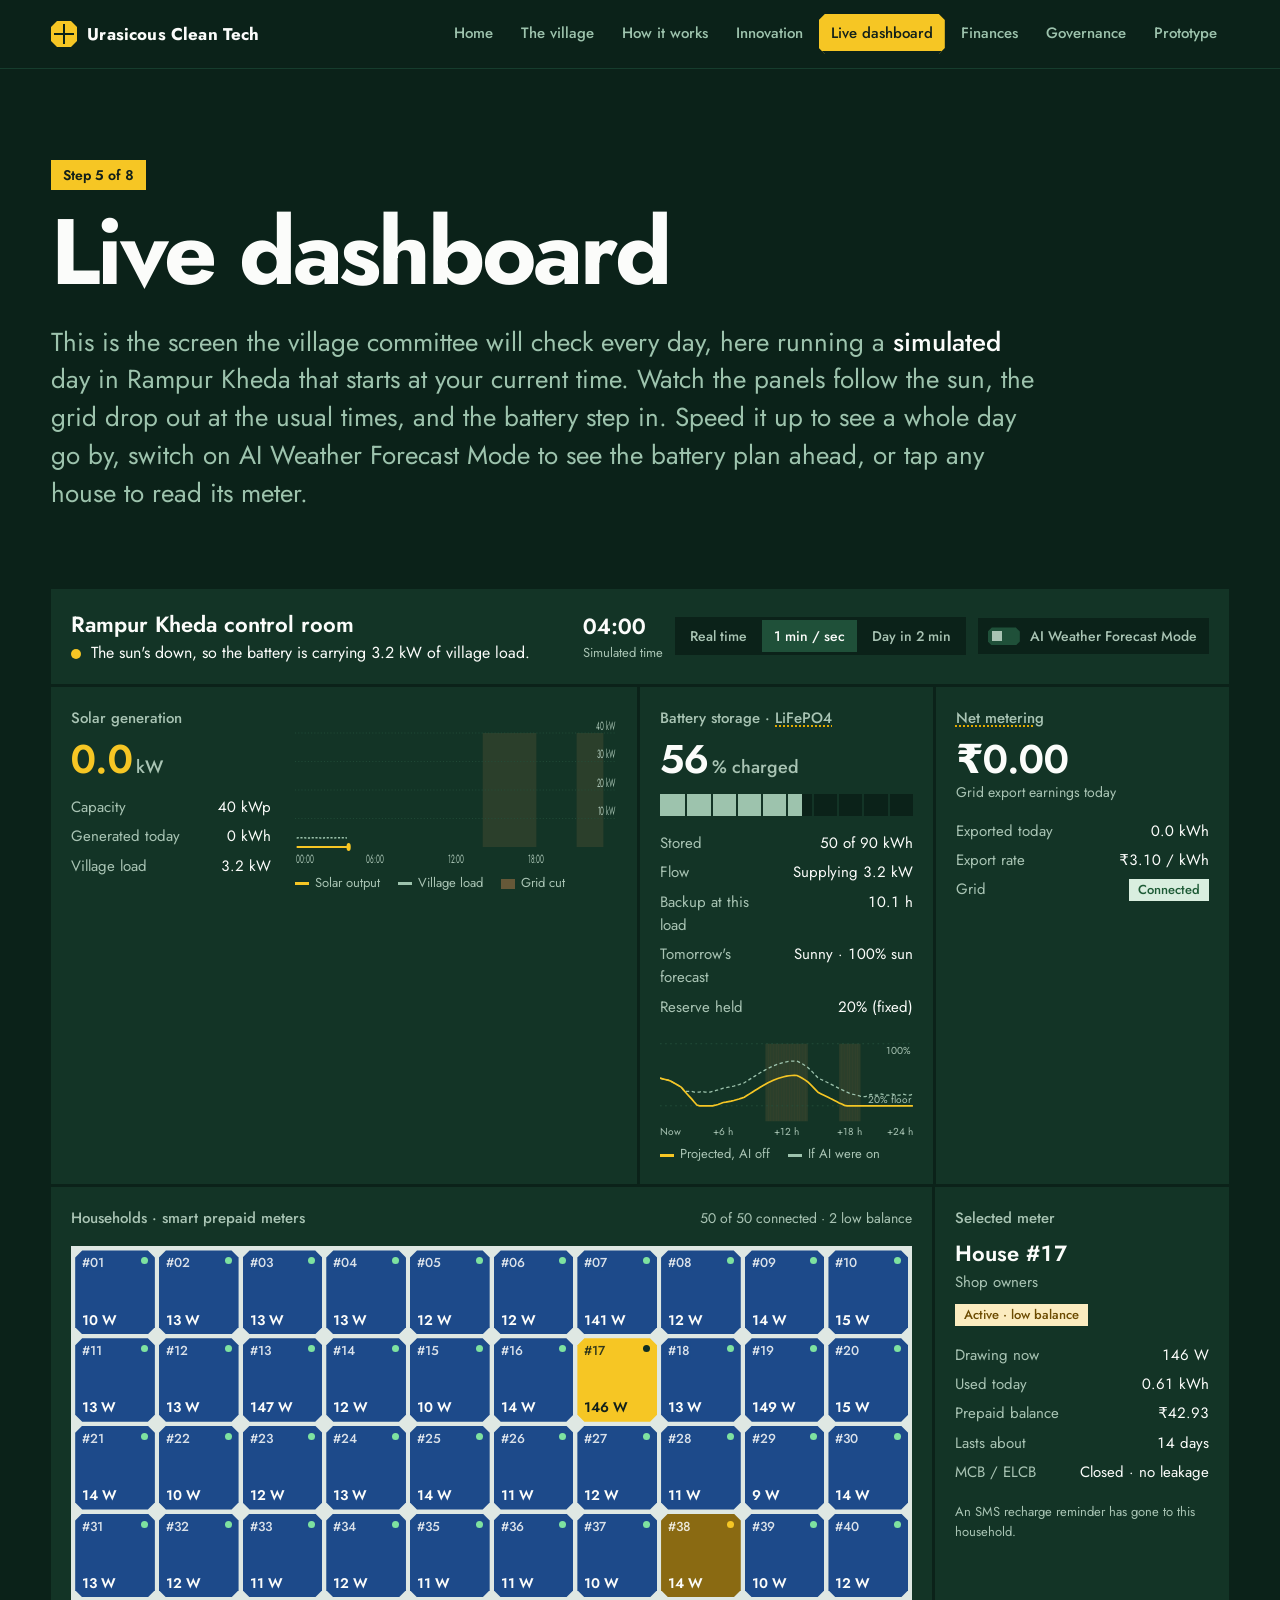
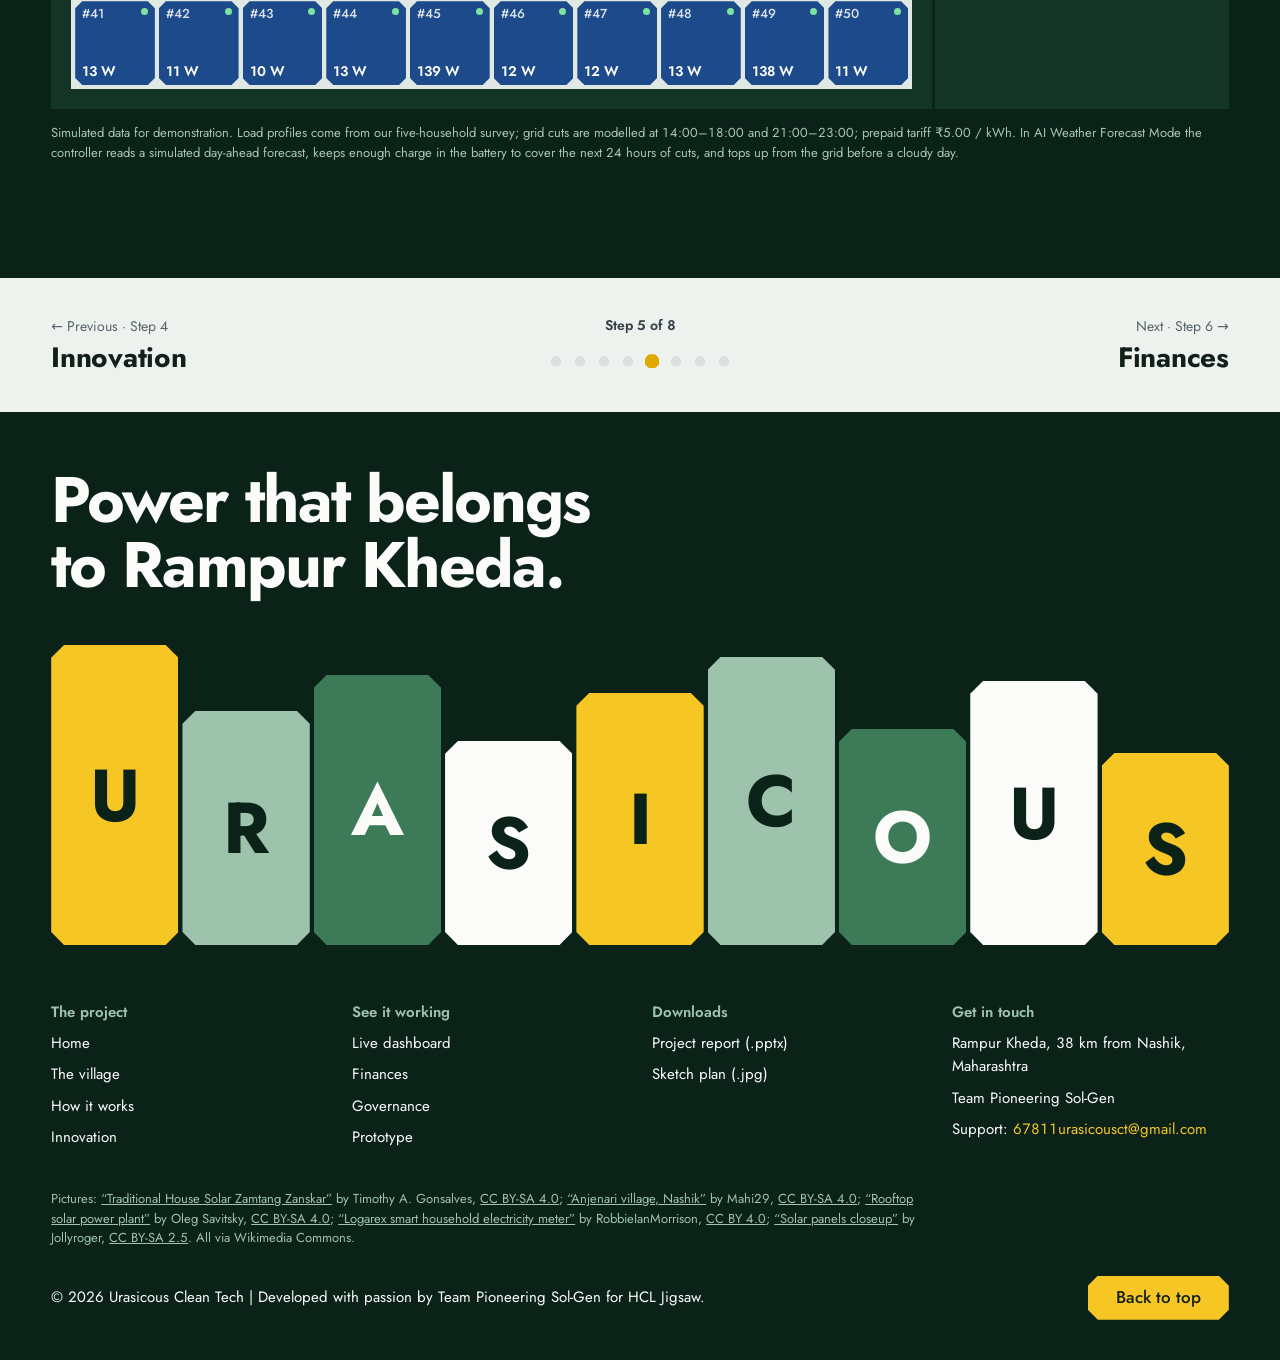
==== commit 37cc2df4: "Organize repo into css, js and assets folders - styles.css -> css/, sim.js and common.js -> js/ - Te" ====
--- a/dashboard.html
+++ b/dashboard.html
@@ -8,7 +8,7 @@
 <link rel="preconnect" href="https://fonts.googleapis.com">
 <link rel="preconnect" href="https://fonts.gstatic.com" crossorigin>
 <link href="https://fonts.googleapis.com/css2?family=Jost:wght@400;500;600;700&display=swap" rel="stylesheet">
-<link rel="stylesheet" href="styles.css">
+<link rel="stylesheet" href="css/styles.css">
 </head>
 <body>
 
@@ -147,7 +147,7 @@
     <div class="foot-cols">
       <div><h4>The project</h4><a href="index.html">Home</a><a href="village.html">The village</a><a href="system.html">How it works</a><a href="innovation.html">Innovation</a></div>
       <div><h4>See it working</h4><a href="dashboard.html">Live dashboard</a><a href="finances.html">Finances</a><a href="governance.html">Governance</a><a href="prototype.html">Prototype</a></div>
-      <div><h4>Downloads</h4><a href="assets/Village-Microgrid-Project-Report.pptx" download>Project report (.pptx)</a><a href="assets/sketch-plan.jpg" download>Sketch plan (.jpg)</a></div>
+      <div><h4>Downloads</h4><a href="assets/team/Village-Microgrid-Project-Report.pptx" download>Project report (.pptx)</a><a href="assets/team/sketch-plan.jpg" download>Sketch plan (.jpg)</a></div>
       <div><h4>Get in touch</h4><span>Rampur Kheda, 38 km from Nashik, Maharashtra</span><span>Team Pioneering Sol-Gen</span><span>Support: <a class="mail" href="mailto:67811urasicousct@gmail.com">67811urasicousct@gmail.com</a></span></div>
     </div>
 
@@ -160,7 +160,7 @@
   </div>
 </footer>
 
-<script src="sim.js"></script>
-<script src="common.js"></script>
+<script src="js/sim.js"></script>
+<script src="js/common.js"></script>
 </body>
 </html>
--- a/css/styles.css
+++ b/css/styles.css
@@ -0,0 +1,711 @@
+/* Layout: one motif, the clipped-corner monocrystalline cell, runs the system (tabs, buttons, image masks, house tiles).
+   Fields of deep forest alternate with crisp white; solar yellow is the one accent, on the action and on live energy. */
+:root {
+  --forest-950: #0b2219;
+  --forest-900: #0f2e22;
+  --forest-800: #163d2d;
+  --forest-700: #1f5039;
+  --forest-500: #3d7a58;
+  --forest-300: #9dc3ad;
+  --white: #fbfcfa;
+  --mist: #eef2ef;
+  --slate-200: #d9dfdc;
+  --slate-500: #56636a;
+  --slate-700: #36424a;
+  --ink: #12201a;
+  --solar: #f6c624;
+  --solar-deep: #e0a800;
+  --amber-bg: #fbecc0;
+  --amber-ink: #6b4a00;
+  --ok-bg: #d9eedf;
+  --ok-ink: #1d5a35;
+
+  --font: "Jost", "Futura", "Century Gothic", "Avenir Next", system-ui, sans-serif;
+  --step-small: clamp(0.8125rem, 0.79rem + 0.1vw, 0.875rem);
+  --step-body: clamp(1.0625rem, 1rem + 0.25vw, 1.1875rem);
+  --step-lead: clamp(1.25rem, 1.1rem + 0.7vw, 1.625rem);
+  --step-head: clamp(2.25rem, 1.3rem + 3.4vw, 4.25rem);
+  --step-display: clamp(3.5rem, 1rem + 9vw, 10rem);
+
+  --cut: 14px;            /* the cell's clipped corner */
+  --margin: clamp(20px, 4vw, 56px);
+  --section-gap: clamp(112px, 14vw, 200px);
+  --ease: cubic-bezier(.2, .7, .2, 1);
+}
+
+*, *::before, *::after { box-sizing: border-box; }
+html { scroll-behavior: smooth; -webkit-text-size-adjust: 100%; }
+body {
+  margin: 0;
+  background: var(--white);
+  color: var(--ink);
+  font-family: var(--font);
+  font-size: var(--step-body);
+  line-height: 1.55;
+  font-variant-numeric: tabular-nums;
+}
+img { max-width: 100%; display: block; }
+a { color: inherit; }
+h1, h2, h3, h4 { margin: 0; text-wrap: balance; font-weight: 700; }
+p { margin: 0; }
+:focus-visible { outline: 3px solid var(--solar); outline-offset: 3px; }
+::selection { background: var(--solar); color: var(--ink); }
+
+.wrap {
+  width: 100%;
+  max-width: 1440px;
+  margin-inline: auto;
+  padding-left: max(var(--margin), env(safe-area-inset-left, 0px));
+  padding-right: max(var(--margin), env(safe-area-inset-right, 0px));
+}
+
+/* ---------- the cell motif ---------- */
+.cell-shape {
+  clip-path: polygon(var(--cut) 0, calc(100% - var(--cut)) 0, 100% var(--cut), 100% calc(100% - var(--cut)),
+    calc(100% - var(--cut)) 100%, var(--cut) 100%, 0 calc(100% - var(--cut)), 0 var(--cut));
+}
+
+.btn {
+  --cut: 10px;
+  display: inline-flex; align-items: center; justify-content: center; gap: .6em;
+  min-height: 54px; padding: 0 28px;
+  font: 500 1.0625rem/1 var(--font);
+  text-decoration: none; border: 0; cursor: pointer;
+  background: var(--solar); color: var(--ink);
+  clip-path: polygon(var(--cut) 0, calc(100% - var(--cut)) 0, 100% var(--cut), 100% calc(100% - var(--cut)),
+    calc(100% - var(--cut)) 100%, var(--cut) 100%, 0 calc(100% - var(--cut)), 0 var(--cut));
+  transition: transform .18s var(--ease), background-color .18s var(--ease);
+}
+.btn:hover { background: #ffd84d; }
+.btn:active { transform: translateY(1px) scale(.985); }
+.btn.dark { background: var(--forest-900); color: var(--white); }
+.btn.dark:hover { background: var(--forest-700); }
+.btn.light { background: var(--white); color: var(--forest-900); }
+.btn.light:hover { background: var(--mist); }
+.btn .arrow { transition: transform .2s var(--ease); }
+.btn:hover .arrow { transform: translateX(3px); }
+
+.textlink { text-decoration: underline; text-underline-offset: .22em; text-decoration-thickness: 2px; text-decoration-color: var(--solar); font-weight: 500; }
+.textlink:hover { text-decoration-color: currentColor; }
+
+/* ---------- hero: tabbed folder stack ---------- */
+.hero {
+  background: var(--forest-950);
+  color: var(--white);
+  overflow: hidden;
+  position: relative;
+}
+/* ---------- site nav: shared by every page ---------- */
+.site-nav {
+  position: sticky; top: 0; z-index: 50;
+  background: var(--forest-950); color: var(--white);
+  border-bottom: 1px solid var(--forest-800);
+}
+.nav-in { display: flex; align-items: center; justify-content: space-between; gap: 24px; min-height: 68px; }
+.site-nav .mark { display: flex; align-items: center; gap: 10px; font-weight: 700; letter-spacing: .01em; font-size: 17px; text-decoration: none; white-space: nowrap; }
+.site-nav .mark svg { width: 26px; height: 26px; flex: none; }
+.nav-links { list-style: none; margin: 0; padding: 0; display: flex; align-items: center; gap: 4px; }
+.nav-links a {
+  --cut: 6px;
+  display: flex; align-items: center; gap: 8px; min-height: 40px; padding: 0 12px;
+  font-size: 15px; font-weight: 500; text-decoration: none; color: var(--forest-300); white-space: nowrap;
+  clip-path: polygon(var(--cut) 0, calc(100% - var(--cut)) 0, 100% var(--cut), 100% calc(100% - var(--cut)),
+    calc(100% - var(--cut)) 100%, var(--cut) 100%, 0 calc(100% - var(--cut)), 0 var(--cut));
+  transition: background-color .15s, color .15s;
+}
+.nav-links a:hover { color: var(--white); background: var(--forest-800); }
+.nav-links a[aria-current="page"] { color: var(--white); background: var(--forest-700); }
+.nav-links a.live { color: var(--ink); background: var(--solar); }
+.nav-links a.live:hover { background: #ffd84d; }
+.nav-links a.live[aria-current="page"] { box-shadow: inset 0 -3px 0 var(--forest-950); }
+.nav-links .n { display: none; }
+.nav-btn {
+  display: none; align-items: center; gap: 10px; min-height: 44px; padding: 0 16px;
+  font: 500 15px/1 var(--font); color: var(--white); background: var(--forest-800); border: 0; cursor: pointer;
+}
+.nav-btn .bars, .nav-btn .bars::before, .nav-btn .bars::after { display: block; width: 18px; height: 2px; background: currentColor; transition: transform .2s var(--ease), opacity .2s; }
+.nav-btn .bars { position: relative; }
+.nav-btn .bars::before, .nav-btn .bars::after { content: ""; position: absolute; left: 0; }
+.nav-btn .bars::before { top: -6px; }
+.nav-btn .bars::after { top: 6px; }
+.nav-btn[aria-expanded="true"] .bars { background: transparent; }
+.nav-btn[aria-expanded="true"] .bars::before { transform: translateY(6px) rotate(45deg); }
+.nav-btn[aria-expanded="true"] .bars::after { transform: translateY(-6px) rotate(-45deg); }
+
+@media (max-width: 1180px) {
+  .nav-btn { display: inline-flex; }
+  .nav-menu {
+    position: absolute; left: 0; right: 0; top: 100%;
+    background: var(--forest-950); border-bottom: 1px solid var(--forest-800);
+    padding: 8px max(var(--margin), env(safe-area-inset-left, 0px)) 20px;
+    max-height: calc(100svh - 68px); overflow-y: auto;
+    display: none;
+  }
+  .nav-open .nav-menu { display: block; }
+  .nav-links { flex-direction: column; align-items: stretch; gap: 2px; }
+  .nav-links a { min-height: 52px; font-size: 18px; padding: 0 14px; }
+  .nav-links .n { display: inline-grid; place-items: center; width: 28px; height: 28px; font-size: 14px; background: var(--forest-800); color: var(--forest-300); flex: none; }
+  .nav-links a[aria-current="page"] .n { background: var(--solar); color: var(--ink); }
+  .nav-links a.live .n { background: var(--forest-950); color: var(--solar); }
+}
+
+/* ---------- inner page header ---------- */
+.page-head { background: var(--forest-950); color: var(--white); padding-block: clamp(56px, 7vw, 104px) clamp(48px, 6vw, 88px); }
+.page-head .step { display: inline-flex; align-items: center; min-height: 30px; padding: 0 12px; background: var(--solar); color: var(--ink); font-size: 14px; font-weight: 600; }
+.page-head h1 { margin-top: 20px; font-size: clamp(2.75rem, 1rem + 6vw, 7rem); line-height: .92; letter-spacing: -0.035em; max-width: 14ch; }
+.page-head .lead { margin-top: 28px; max-width: 62ch; font-size: var(--step-lead); line-height: 1.45; color: var(--forest-300); }
+.page-head .lead strong { color: var(--white); font-weight: 500; }
+
+.hero-copy { text-align: center; padding-top: clamp(56px, 6vw, 96px); }
+.hero h1 {
+  font-size: clamp(3.5rem, 1rem + 7.4vw, 8.5rem);
+  line-height: .9;
+  letter-spacing: -0.03em;
+  text-transform: uppercase;
+}
+.hero h1 span { display: block; }
+.hero .tagline { font-size: var(--step-lead); line-height: 1.35; max-width: 36ch; margin: 28px auto 0; }
+.hero .byline { margin-top: 14px; color: var(--forest-300); font-size: var(--step-body); }
+.hero .byline strong { color: var(--white); font-weight: 500; }
+
+.folders {
+  position: relative;
+  margin-top: clamp(56px, 5vw, 72px);
+  height: clamp(400px, 40vw, 470px);
+  width: 86%;
+  margin-inline: auto;
+}
+.folder {
+  position: absolute; left: 0; right: 0;
+  top: calc(var(--i) * 40px);
+  bottom: 0;
+  display: block; text-decoration: none;
+  color: var(--ink);
+  transition: transform .35s var(--ease);
+}
+.folder:not(.front):hover { transform: translateY(-10px); }
+.folder .tab {
+  --cut: 12px;
+  position: absolute; top: -40px; height: 40px; left: var(--x);
+  display: flex; align-items: center; padding: 0 26px;
+  font-size: 18px; font-weight: 500;
+  background: var(--c);
+  color: var(--tc, var(--ink));
+  clip-path: polygon(var(--cut) 0, calc(100% - var(--cut)) 0, 100% 100%, 0 100%);
+}
+.folder .body { position: absolute; inset: 0; background: var(--c); color: var(--tc, var(--ink)); }
+.folder:nth-child(1) { --c: var(--forest-700); --tc: var(--white); --x: 4%; }
+.folder:nth-child(2) { --c: var(--forest-500); --tc: var(--white); --x: 24%; }
+.folder:nth-child(3) { --c: var(--forest-300); --x: 46%; }
+.folder:nth-child(4) { --c: var(--mist); --x: 66%; }
+.folder.front { --c: var(--solar); --x: 8%; }
+.folder.front .body { padding: 28px 32px; display: grid; grid-template-columns: 1fr auto; gap: 20px 56px; align-items: center; align-content: start; }
+.front-acts { display: flex; flex-wrap: wrap; gap: 12px; justify-content: flex-end; }
+.front-live { display: grid; grid-template-columns: repeat(3, auto); gap: 8px 48px; justify-content: start; }
+.front-live dt { font-size: 15px; }
+.front-live dd { margin: 0; font-size: clamp(2rem, 1.3rem + 2vw, 3.25rem); font-weight: 700; line-height: 1; letter-spacing: -0.02em; }
+.front-live dd small { font-size: .42em; font-weight: 500; letter-spacing: 0; margin-left: 4px; }
+.front-note { grid-column: 1 / -1; font-size: 15px; max-width: 60ch; }
+
+/* ---------- intro statement ---------- */
+.intro { padding-block: var(--section-gap) 0; }
+.statement {
+  font-size: clamp(1.5rem, 1rem + 1.6vw, 2.25rem);
+  line-height: 1.3;
+  font-weight: 500;
+  max-width: 34em;
+  letter-spacing: -0.01em;
+}
+.thumb {
+  --cut: .16em;
+  display: inline-block; height: .9em; width: 1.3em;
+  vertical-align: -0.12em; margin: 0 .12em;
+  object-fit: cover;
+  clip-path: polygon(var(--cut) 0, calc(100% - var(--cut)) 0, 100% var(--cut), 100% calc(100% - var(--cut)),
+    calc(100% - var(--cut)) 100%, var(--cut) 100%, 0 calc(100% - var(--cut)), 0 var(--cut));
+}
+
+/* ---------- overview ---------- */
+.section { padding-block: var(--section-gap) 0; }
+.section-head { display: grid; grid-template-columns: repeat(12, 1fr); gap: 24px; align-items: end; }
+.section-head h2 { grid-column: 1 / span 6; font-size: var(--step-head); line-height: 1; letter-spacing: -0.03em; }
+.section-head p { grid-column: 8 / span 5; max-width: 52ch; }
+
+.tiles {
+  margin-top: 64px;
+  display: grid; grid-template-columns: repeat(4, 1fr); gap: 8px;
+}
+.tile {
+  --cut: 22px;
+  aspect-ratio: 1 / 1; max-width: 100%;
+  position: relative;
+  display: flex; flex-direction: column; align-items: center; justify-content: center; gap: 10px;
+  padding: 16px; text-align: center;
+  background: var(--tbg); color: var(--tink);
+  overflow: hidden;
+}
+.tile .fig { font-size: clamp(3rem, 1rem + 4.6vw, 6.25rem); font-weight: 700; letter-spacing: -0.04em; line-height: .9; }
+.tile .fig small { display: block; font-size: .3em; letter-spacing: 0; font-weight: 500; margin-top: .5em; }
+.tile .fig { margin-top: auto; }
+.tile .cap { margin-top: auto; font-size: 15px; line-height: 1.3; }
+.tile.photo .cap { top: 12px; bottom: auto; }
+.tile img { position: absolute; inset: 0; width: 100%; height: 100%; object-fit: cover; }
+.tile.photo .cap { color: var(--white); background: rgba(11, 34, 25, .72); padding: 6px 10px; left: 12px; right: auto; bottom: 12px; text-align: left; }
+.t-forest { --tbg: var(--forest-900); --tink: var(--white); }
+.t-solar { --tbg: var(--solar); --tink: var(--ink); }
+.t-mist { --tbg: var(--mist); --tink: var(--forest-900); }
+.t-mid { --tbg: var(--forest-500); --tink: var(--white); }
+
+.sizing { margin-top: 96px; display: grid; grid-template-columns: 5fr 7fr; gap: 56px; align-items: start; }
+.sizing > * { min-width: 0; }
+.sizing h3 { font-size: var(--step-lead); line-height: 1.2; }
+.sizing .sum { margin-top: 20px; display: grid; gap: 14px; }
+.sizing .sum div { display: flex; justify-content: space-between; gap: 16px; padding: 14px 18px; background: var(--mist); }
+.sizing .sum div.total { background: var(--forest-900); color: var(--white); }
+.sizing .sum b { font-weight: 700; white-space: nowrap; }
+.table-scroll { overflow-x: auto; }
+table.loads { width: 100%; border-collapse: collapse; font-size: 16px; }
+table.loads th { text-align: left; font-weight: 500; font-size: 14px; color: var(--slate-500); padding: 0 12px 10px 0; }
+table.loads td { padding: 14px 12px 14px 0; border-top: 1px solid var(--slate-200); vertical-align: top; }
+table.loads td.num, table.loads th.num { text-align: right; white-space: nowrap; padding-right: 0; }
+table.loads .who { font-weight: 500; white-space: nowrap; }
+table.loads .apps { color: var(--slate-700); font-size: 15px; }
+
+/* ---------- dashboard (app screen) ---------- */
+.dash-band { background: var(--forest-950); color: var(--white); margin-top: var(--section-gap); padding-block: clamp(72px, 9vw, 128px); }
+.dash-band .section-head p { color: var(--forest-300); }
+.dash-band .section-head p strong { color: var(--white); font-weight: 500; }
+
+.dash { margin-top: 56px; --p: #133426; --p2: #184030; --line: #24503c; --muted: #a9c4b4; font-size: 15px; }
+.dash-top { display: flex; flex-wrap: wrap; gap: 16px 32px; align-items: center; justify-content: space-between; padding: 18px 20px; background: var(--p); }
+.dash-top .title { font-size: 22px; font-weight: 600; }
+.folder .tab { margin: 0; }
+.dash-top .finding { color: var(--white); font-size: 16px; display: flex; align-items: center; gap: 10px; }
+.state-dot { width: 10px; height: 10px; border-radius: 50%; background: var(--solar); flex: none; }
+.state-dot.island { background: #ff9b5a; }
+.dash-ctrls { display: flex; flex-wrap: wrap; gap: 12px; align-items: center; }
+.clock { font-size: 22px; font-weight: 600; min-width: 4.2ch; }
+.clock-sub { color: var(--muted); font-size: 13px; }
+.seg { display: inline-flex; background: var(--forest-950); padding: 3px; gap: 3px; }
+.seg button { font: 500 14px/1 var(--font); color: var(--muted); background: transparent; border: 0; padding: 9px 12px; cursor: pointer; transition: background-color .15s, color .15s; }
+.seg button:hover { color: var(--white); }
+.seg button[aria-pressed="true"] { background: var(--forest-700); color: var(--white); }
+.ai-toggle { display: inline-flex; align-items: center; gap: 10px; min-height: 36px; padding: 0 12px 0 10px; border: 0; cursor: pointer; font: 500 14px/1 var(--font); color: var(--muted); background: var(--forest-950); transition: color .15s; }
+.ai-toggle:hover { color: var(--white); }
+.ai-toggle .sw { position: relative; flex: none; width: 32px; height: 18px; background: var(--forest-700); transition: background-color .2s var(--ease);
+  clip-path: polygon(4px 0, calc(100% - 4px) 0, 100% 4px, 100% calc(100% - 4px), calc(100% - 4px) 100%, 4px 100%, 0 calc(100% - 4px), 0 4px); }
+.ai-toggle .sw::after { content: ""; position: absolute; top: 4px; left: 4px; width: 10px; height: 10px; background: var(--muted); transition: transform .2s var(--ease), background-color .2s; }
+.ai-toggle[aria-checked="true"] { color: var(--white); }
+.ai-toggle[aria-checked="true"] .sw { background: var(--solar); }
+.ai-toggle[aria-checked="true"] .sw::after { transform: translateX(14px); background: var(--forest-950); }
+
+.dash-grid { display: grid; grid-template-columns: minmax(0, 2fr) minmax(0, 1fr) minmax(0, 1fr); gap: 3px; margin-top: 3px; }
+.panel { background: var(--p); padding: 20px; min-width: 0; }
+.panel h3 { font-size: 15px; font-weight: 500; color: var(--muted); }
+.big { font-size: 40px; font-weight: 600; line-height: 1.05; letter-spacing: -0.02em; margin-top: 8px; }
+.big small { font-size: 18px; color: var(--muted); font-weight: 500; margin-left: 4px; letter-spacing: 0; }
+.solar-big { color: var(--solar); }
+.kv { display: grid; grid-template-columns: 1fr auto; gap: 6px 16px; margin-top: 16px; }
+.kv dt { color: var(--muted); }
+.kv dd { margin: 0; text-align: right; }
+.solar-row { display: grid; grid-template-columns: minmax(0, 200px) 1fr; gap: 24px; align-items: end; }
+.chart { width: 100%; height: 150px; display: block; }
+.chart text { fill: var(--muted); font: 12px var(--font); }
+.chart .grid { stroke: var(--line); stroke-dasharray: 2 4; }
+.chart .area { fill: rgba(246, 198, 36, .14); }
+.chart .line { fill: none; stroke: var(--solar); stroke-width: 2; }
+.chart .load { fill: none; stroke: var(--forest-300); stroke-width: 1.5; stroke-dasharray: 4 3; }
+.chart .cut { fill: rgba(255, 155, 90, .10); }
+.chart .now { fill: var(--solar); }
+.chart.soc-chart { height: auto; margin-top: 18px; }
+.chart .proj { fill: none; stroke: var(--solar); stroke-width: 2; }
+.chart .alt { fill: none; stroke: var(--forest-300); stroke-width: 1.5; stroke-dasharray: 4 3; }
+.legend { display: flex; flex-wrap: wrap; gap: 6px 18px; color: var(--muted); font-size: 13px; margin-top: 6px; }
+.legend i { display: inline-block; width: 14px; height: 3px; vertical-align: middle; margin-right: 6px; background: var(--solar); }
+.legend i.l { background: var(--forest-300); }
+.legend i.c { height: 10px; background: rgba(255, 155, 90, .35); }
+
+.soc-bar { margin-top: 14px; height: 22px; background: var(--forest-950); position: relative; overflow: hidden; }
+.soc-fill { position: absolute; inset: 0 auto 0 0; background: var(--forest-300); width: 50%; transition: width .6s var(--ease); }
+.soc-fill.charging { background: var(--solar); }
+.soc-ticks { position: absolute; inset: 0; display: grid; grid-template-columns: repeat(10, 1fr); }
+.soc-ticks span + span { border-left: 2px solid var(--p); }
+.pill { display: inline-flex; align-items: center; height: 22px; padding: 0 9px; font-size: 13px; font-weight: 500; }
+.pill.ok { background: var(--ok-bg); color: var(--ok-ink); }
+.pill.warn { background: var(--amber-bg); color: var(--amber-ink); }
+.pill.sun { background: #fff1bd; color: #5b4400; }
+.pill.cut { background: #ffe1cc; color: #7a3300; }
+.ticker { font-size: 40px; font-weight: 600; line-height: 1.05; margin-top: 8px; letter-spacing: -0.02em; }
+
+.dash-lower { display: grid; grid-template-columns: minmax(0, 3fr) minmax(0, 1fr); gap: 3px; margin-top: 3px; }
+.module-head { display: flex; flex-wrap: wrap; justify-content: space-between; gap: 8px 24px; align-items: baseline; }
+.module-head p { color: var(--muted); font-size: 14px; }
+.module {
+  margin-top: 16px;
+  display: grid; grid-template-columns: repeat(10, minmax(0, 1fr)); gap: 4px;
+  background: #dfe8e3; padding: 4px;
+}
+.house {
+  --cut: 7px;
+  position: relative; aspect-ratio: 1 / 1.05; max-width: 100%;
+  border: 0; padding: 6px 7px; cursor: pointer; text-align: left;
+  font: 500 13px/1.1 var(--font); color: var(--white);
+  background: #1d4a8a;
+  display: flex; flex-direction: column; justify-content: space-between;
+  clip-path: polygon(var(--cut) 0, calc(100% - var(--cut)) 0, 100% var(--cut), 100% calc(100% - var(--cut)),
+    calc(100% - var(--cut)) 100%, var(--cut) 100%, 0 calc(100% - var(--cut)), 0 var(--cut));
+  transition: transform .15s var(--ease), background-color .3s;
+}
+.house:hover { transform: scale(1.04); }
+.house .n { font-size: 13px; opacity: .85; }
+.house .kw { font-size: 14px; font-weight: 600; }
+.house.low { background-color: #8a6a12; }
+.house[aria-pressed="true"] { background-color: var(--solar); color: var(--ink); }
+.house .flow { position: absolute; right: 7px; top: 7px; width: 7px; height: 7px; border-radius: 50%; background: #7ee2a0; }
+.house.low .flow { background: var(--solar); }
+.house[aria-pressed="true"] .flow { background: var(--forest-900); }
+
+.detail h4 { font-size: 22px; font-weight: 600; margin-top: 6px; }
+.detail .pill { margin-top: 10px; }
+.detail .kv { margin-top: 18px; }
+.detail .hint { color: var(--muted); font-size: 13px; margin-top: 18px; }
+
+.dash-foot { margin-top: 14px; color: var(--muted); font-size: 13px; }
+
+/* ---------- architecture accordion ---------- */
+.acc { margin-top: 64px; display: flex; height: 560px; }
+.stage {
+  position: relative; flex: 1 1 0; min-width: 0;
+  overflow: hidden; cursor: pointer;
+  background: var(--sbg); color: var(--sink);
+  transition: flex-grow .45s var(--ease);
+  border: 0; text-align: left; padding: 0; font: inherit;
+}
+.stage:nth-child(1) { --sbg: var(--forest-900); --sink: var(--white); }
+.stage:nth-child(2) { --sbg: var(--forest-700); --sink: var(--white); }
+.stage:nth-child(3) { --sbg: var(--forest-300); --sink: var(--ink); }
+.stage[aria-expanded="true"] { flex-grow: 5.4; cursor: default; }
+.stage .rot {
+  position: absolute; left: 22px; bottom: 26px;
+  transform-origin: left bottom; transform: rotate(-90deg) translateY(100%);
+  font-size: 22px; font-weight: 700; white-space: nowrap;
+  transition: opacity .2s;
+}
+.stage[aria-expanded="true"] .rot { opacity: 0; }
+.stage .open {
+  position: absolute; inset: 0; display: grid; grid-template-columns: 1fr 1fr;
+  opacity: 0; visibility: hidden; transition: opacity .3s .15s;
+}
+.stage[aria-expanded="true"] .open { opacity: 1; visibility: visible; }
+.open .txt { padding: 36px; display: flex; flex-direction: column; justify-content: space-between; min-width: 0; }
+.open .txt h3 { font-size: 40px; line-height: 1; letter-spacing: -0.02em; }
+.open .txt h3 small { display: block; font-size: 18px; font-weight: 500; margin-top: 10px; letter-spacing: 0; opacity: .85; }
+.open .txt p { max-width: 38ch; font-size: 18px; }
+.open .specs { list-style: none; padding: 0; margin: 18px 0 0; display: grid; gap: 8px; font-size: 16px; }
+.open .specs li { display: flex; gap: 12px; align-items: baseline; }
+.open .specs li::before { content: ""; flex: none; width: 10px; height: 10px; background: var(--solar); clip-path: polygon(3px 0, 7px 0, 10px 3px, 10px 7px, 7px 10px, 3px 10px, 0 7px, 0 3px); transform: translateY(1px); }
+.open .pic { position: relative; overflow: hidden; }
+.open .pic img, .open .pic svg { width: 100%; height: 100%; object-fit: cover; }
+.open .pic figcaption { position: absolute; left: 12px; bottom: 12px; background: rgba(11, 34, 25, .78); color: var(--white); font-size: 13px; padding: 5px 9px; }
+
+/* ---------- agrivoltaics spotlight ---------- */
+.section-head p strong { font-weight: 600; }
+.agri { margin-top: 64px; display: grid; grid-template-columns: 7fr 5fr; gap: 56px; align-items: center; }
+.agri > * { min-width: 0; }
+.agri-pic { --cut: 32px; margin: 0; background: var(--forest-900); }
+.agri-pic svg { display: block; width: 100%; height: auto; }
+.agri-list { list-style: none; margin: 0; padding: 0; display: grid; gap: 4px; }
+.agri-list li { background: var(--mist); padding: 24px 26px; }
+.agri-list li:first-child { background: var(--solar); }
+.agri-list h3 { font-size: 22px; line-height: 1.25; }
+.agri-list p { margin-top: 8px; font-size: 17px; }
+
+/* ---------- finances: two fields ---------- */
+.fin { margin-top: 64px; display: grid; grid-template-columns: 7fr 5fr; }
+.fin > * { min-width: 0; }
+.field { padding: clamp(28px, 3.5vw, 48px); display: flex; flex-direction: column; gap: 28px; }
+.field.bill { background: var(--forest-900); color: var(--white); }
+.field.share { background: var(--solar); color: var(--ink); justify-content: space-between; }
+.field h3 { font-size: clamp(1.75rem, 1rem + 2vw, 2.75rem); line-height: 1; letter-spacing: -0.02em; }
+.field .lead { font-size: 18px; max-width: 40ch; }
+table.bill-t { width: 100%; border-collapse: collapse; font-size: 16px; }
+table.bill-t td { padding: 13px 0; vertical-align: top; border-top: 1px solid rgba(255,255,255,.14); }
+table.bill-t td:last-child { text-align: right; white-space: nowrap; padding-left: 16px; }
+table.bill-t .sub { display: block; color: var(--forest-300); font-size: 14px; margin-top: 2px; }
+table.bill-t tr.gross td { border-top: 2px solid var(--solar); font-weight: 700; font-size: 20px; padding-top: 16px; }
+.flow-steps { display: grid; gap: 4px; }
+.flow-steps div { display: flex; justify-content: space-between; gap: 16px; padding: 12px 16px; background: rgba(18, 32, 26, .08); font-size: 16px; }
+.flow-steps div b { white-space: nowrap; }
+.flow-steps div.minus b::before { content: "− "; }
+.price { display: flex; flex-wrap: wrap; align-items: flex-end; justify-content: space-between; gap: 20px; }
+.price .amt { font-size: clamp(4rem, 2rem + 6vw, 8.5rem); font-weight: 700; line-height: .85; letter-spacing: -0.04em; }
+.price .per { font-size: 18px; display: block; margin-top: 12px; }
+.payback { font-size: 16px; max-width: 46ch; }
+
+/* ---------- governance ---------- */
+.gov { display: grid; grid-template-columns: 5fr 7fr; gap: 56px; margin-top: 64px; }
+.gov > * { min-width: 0; }
+.committee { background: var(--mist); padding: 32px; display: grid; gap: 18px; align-content: start; }
+.committee h3 { font-size: var(--step-lead); }
+.committee ul { list-style: none; margin: 0; padding: 0; display: grid; gap: 14px; }
+.committee li b { display: block; font-weight: 600; }
+.qa { display: grid; gap: 32px; }
+.qa h3 { font-size: 22px; line-height: 1.25; }
+.qa p { margin-top: 8px; max-width: 60ch; }
+
+/* ---------- prototype: index with preview on a cell ---------- */
+.proto { margin-top: 64px; display: grid; grid-template-columns: 5fr 7fr; gap: 48px; align-items: center; }
+.proto > * { min-width: 0; }
+.idx { list-style: none; margin: 0; padding: 0; display: grid; gap: 4px; }
+.idx button {
+  width: 100%; text-align: left; background: none; border: 0; padding: 8px 0; cursor: pointer;
+  font: 700 clamp(1.75rem, 1rem + 2.2vw, 2.75rem)/1.1 var(--font); letter-spacing: -0.02em;
+  color: var(--slate-500); display: flex; align-items: center; gap: 16px;
+  transition: color .2s var(--ease), transform .2s var(--ease);
+}
+.idx button::before { content: ""; width: 0; height: .5em; background: var(--solar); transition: width .24s var(--ease);
+  clip-path: polygon(4px 0, calc(100% - 4px) 0, 100% 4px, 100% calc(100% - 4px), calc(100% - 4px) 100%, 4px 100%, 0 calc(100% - 4px), 0 4px); }
+.idx button:hover { color: var(--forest-700); }
+.idx button[aria-selected="true"] { color: var(--ink); }
+.idx button[aria-selected="true"]::before { width: .5em; }
+.idx-fact { margin-top: 24px; font-size: 17px; max-width: 44ch; min-height: 5.2em; }
+.downloads { margin-top: 24px; display: flex; flex-wrap: wrap; gap: 12px; }
+
+.stagebox { position: relative; aspect-ratio: 7 / 5.4; max-width: 100%; }
+.stagebox .disc { --cut: 48px; position: absolute; inset: 0; background: var(--forest-900); transition: background-color .3s var(--ease); }
+.stagebox[data-tone="solar"] .disc { background: var(--solar); }
+.stagebox[data-tone="mist"] .disc { background: var(--mist); }
+.pane { position: absolute; inset: 7%; display: grid; place-items: center; opacity: 0; visibility: hidden; transition: opacity .24s var(--ease), transform .3s var(--ease), visibility 0s .3s; transform: translateY(8px); pointer-events: none; }
+.pane.on { opacity: 1; visibility: visible; transform: none; pointer-events: auto; transition-delay: 0s; }
+.pane img { width: 100%; height: 100%; object-fit: contain; }
+.pane svg { width: 100%; height: 100%; }
+.receipt { background: var(--white); color: var(--ink); width: min(100%, 440px); padding: 24px 26px; font-size: 15px; }
+.receipt h4 { font-size: 18px; }
+.receipt p { color: var(--slate-500); font-size: 13px; margin-top: 2px; }
+.receipt table { width: 100%; border-collapse: collapse; margin-top: 12px; }
+.receipt td { padding: 6px 0; border-top: 1px dashed var(--slate-200); }
+.receipt td:last-child { text-align: right; white-space: nowrap; }
+.receipt tr.t td { border-top: 2px solid var(--ink); font-weight: 700; padding-top: 10px; }
+.report-card { background: var(--white); width: min(100%, 420px); padding: 28px; display: grid; gap: 14px; }
+.report-card h4 { font-size: 22px; line-height: 1.15; }
+.report-card ol { margin: 0; padding-left: 1.2em; display: grid; gap: 4px; font-size: 15px; color: var(--slate-700); }
+
+/* ---------- footer: the mark built from cells ---------- */
+.foot { background: var(--forest-950); color: var(--white); margin-top: var(--section-gap); padding-block: 56px 40px; }
+.foot-line { font-size: var(--step-head); line-height: 1; letter-spacing: -0.03em; margin-bottom: 48px; max-width: 16ch; }
+.blocks { display: flex; gap: 4px; align-items: flex-end; height: clamp(120px, 24vw, 300px); }
+.blocks span {
+  --cut: clamp(6px, 1vw, 14px);
+  flex: 1 1 0; min-width: 0; display: grid; place-items: center;
+  font-weight: 700; font-size: clamp(1.75rem, 0.5rem + 5vw, 5.5rem); line-height: 1;
+  background: var(--b); color: var(--bt, var(--forest-950));
+  clip-path: polygon(var(--cut) 0, calc(100% - var(--cut)) 0, 100% var(--cut), 100% calc(100% - var(--cut)),
+    calc(100% - var(--cut)) 100%, var(--cut) 100%, 0 calc(100% - var(--cut)), 0 var(--cut));
+  transition: transform .4s var(--ease);
+}
+.blocks:hover span:nth-child(odd) { transform: translateY(-6px); }
+.foot-cols { margin-top: 56px; display: grid; grid-template-columns: repeat(12, 1fr); gap: 32px 24px; font-size: 15px; }
+.foot-cols > div { grid-column: span 3; display: grid; gap: 8px; align-content: start; }
+.foot-cols h4 { font-size: 15px; font-weight: 600; color: var(--forest-300); }
+.foot-cols a { text-decoration: none; }
+.foot-cols a:hover { text-decoration: underline; text-underline-offset: .25em; }
+.foot-cols a.mail { color: var(--solar); overflow-wrap: anywhere; }
+.qa .textlink { overflow-wrap: anywhere; }
+.credits { margin-top: 40px; color: var(--forest-300); font-size: 13px; line-height: 1.5; max-width: 110ch; }
+.credits a { color: var(--forest-300); }
+.copy { margin-top: 28px; display: flex; flex-wrap: wrap; gap: 16px; justify-content: space-between; align-items: center; font-size: 15px; }
+
+/* ---------- page rhythm ---------- */
+.section.tight { padding-top: clamp(56px, 7vw, 104px); }
+.dash-band.flush { margin-top: 0; padding-top: 0; }
+.kicker { display: block; font-size: 15px; font-weight: 600; letter-spacing: .04em; text-transform: uppercase; color: var(--forest-500); margin-bottom: 14px; }
+
+/* ---------- home: impact, SDGs, tour cards ---------- */
+.impact { list-style: none; margin: 64px 0 0; padding: 0; display: grid; grid-template-columns: repeat(4, minmax(0, 1fr)); gap: 8px; }
+.impact li { --cut: 22px; background: var(--tbg); color: var(--tink); padding: 28px 24px; display: grid; gap: 10px; align-content: space-between; min-height: 220px; }
+.impact b { font-size: clamp(2rem, 1.2rem + 2.2vw, 3.5rem); font-weight: 700; line-height: .95; letter-spacing: -0.03em; }
+.impact span { font-size: 16px; line-height: 1.35; }
+.impact-note { margin-top: 18px; max-width: 110ch; font-size: 14px; color: var(--slate-500); }
+
+.sdg-row { margin-top: 56px; display: flex; flex-wrap: wrap; align-items: center; gap: 16px 28px; }
+.sdg-lead { font-weight: 600; font-size: 17px; }
+.sdgs { list-style: none; margin: 0; padding: 0; display: flex; flex-wrap: wrap; gap: 8px; }
+.sdg { --cut: 8px; display: flex; align-items: center; gap: 12px; padding: 10px 16px 10px 10px; background: var(--sdg); color: var(--sdg-ink, var(--white));
+  clip-path: polygon(var(--cut) 0, calc(100% - var(--cut)) 0, 100% var(--cut), 100% calc(100% - var(--cut)),
+    calc(100% - var(--cut)) 100%, var(--cut) 100%, 0 calc(100% - var(--cut)), 0 var(--cut)); }
+.sdg b { display: grid; place-items: center; width: 40px; height: 40px; font-size: 22px; background: rgba(255, 255, 255, .22); }
+.sdg span { font-size: 15px; font-weight: 500; line-height: 1.25; max-width: 24ch; }
+
+.tour-cards { list-style: none; margin: 64px 0 0; padding: 0; display: grid; grid-template-columns: repeat(4, minmax(0, 1fr)); gap: 8px; }
+.tour-cards a {
+  --cut: 18px;
+  position: relative; display: grid; align-content: start; gap: 10px; height: 100%; min-height: 230px; padding: 24px 24px 56px;
+  text-decoration: none; background: var(--mist); color: var(--ink);
+  clip-path: polygon(var(--cut) 0, calc(100% - var(--cut)) 0, 100% var(--cut), 100% calc(100% - var(--cut)),
+    calc(100% - var(--cut)) 100%, var(--cut) 100%, 0 calc(100% - var(--cut)), 0 var(--cut));
+  transition: background-color .2s var(--ease), color .2s var(--ease);
+}
+.tour-cards li:nth-child(4) a { background: var(--solar); }
+.tour-cards a:hover { background: var(--forest-900); color: var(--white); }
+.tour-cards .tc-n { font-size: 14px; font-weight: 600; color: var(--forest-500); }
+.tour-cards a:hover .tc-n { color: var(--solar); }
+.tour-cards li:nth-child(4) a:not(:hover) .tc-n { color: var(--ink); }
+.tour-cards h3 { font-size: 24px; line-height: 1.15; }
+.tour-cards p { font-size: 16px; line-height: 1.45; }
+.tour-cards .tc-go { position: absolute; left: 24px; bottom: 20px; font-size: 22px; transition: transform .2s var(--ease); }
+.tour-cards a:hover .tc-go { transform: translateX(6px); }
+
+/* ---------- tour bar: previous / next at the end of every page ---------- */
+.tour { margin-top: var(--section-gap); background: var(--mist); }
+.tour + .foot { margin-top: 0; }
+main:has(> .dash-band:last-child) + .tour { margin-top: 0; }
+.tour-in { display: grid; grid-template-columns: 1fr auto 1fr; align-items: center; gap: 24px; padding-block: 28px; }
+.tour-prev, .tour-next { display: grid; gap: 4px; text-decoration: none; padding: 10px 0; }
+.tour-next { justify-self: end; text-align: right; }
+.tour-prev small, .tour-next small { font-size: 14px; color: var(--slate-500); }
+.tour-prev b, .tour-next b { font-size: clamp(1.25rem, 1rem + 1vw, 1.75rem); line-height: 1.15; letter-spacing: -0.01em; }
+.tour-prev:hover b, .tour-next:hover b { text-decoration: underline; text-decoration-color: var(--solar); text-decoration-thickness: 3px; text-underline-offset: .2em; }
+.tour-mid { display: grid; justify-items: center; gap: 10px; font-size: 14px; font-weight: 600; color: var(--slate-700); }
+.dots { list-style: none; margin: 0; padding: 0; display: flex; gap: 2px; }
+.dots a { display: grid; place-items: center; width: 22px; height: 28px; }
+.dots a::before { content: ""; width: 10px; height: 10px; background: var(--slate-200); transition: background-color .15s;
+  clip-path: polygon(3px 0, 7px 0, 10px 3px, 10px 7px, 7px 10px, 3px 10px, 0 7px, 0 3px); }
+.dots a:hover::before { background: var(--forest-500); }
+.dots a[aria-current="page"]::before { background: var(--solar-deep); width: 14px; height: 14px;
+  clip-path: polygon(4px 0, 10px 0, 14px 4px, 14px 10px, 10px 14px, 4px 14px, 0 10px, 0 4px); }
+
+/* ---------- glossary words and their tooltip ---------- */
+.term {
+  font: inherit; color: inherit; background: none; border: 0; padding: 0; margin: 0; cursor: help; letter-spacing: inherit; text-align: inherit;
+  text-decoration: underline dotted; text-decoration-thickness: 2px; text-underline-offset: .2em; text-decoration-color: var(--solar-deep);
+}
+.term:hover, .term:focus-visible { text-decoration-style: solid; }
+.field.share .term, .t-solar .term { text-decoration-color: var(--ink); }
+.tip {
+  position: fixed; z-index: 60; max-width: min(320px, calc(100vw - 24px));
+  padding: 12px 14px; background: var(--ink); color: var(--white);
+  font-size: 15px; line-height: 1.45; font-weight: 400; letter-spacing: 0; text-transform: none;
+  box-shadow: 0 8px 24px rgba(11, 34, 25, .28); pointer-events: none;
+}
+.tip[hidden] { display: none; }
+
+/* ---------- innovation: AI forecast explainer ---------- */
+.ai-explain { margin-top: 64px; display: grid; grid-template-columns: 5fr 7fr; gap: 56px; align-items: center; }
+.ai-explain > * { min-width: 0; }
+.ai-steps { list-style: none; margin: 0; padding: 0; display: grid; gap: 28px; }
+.ai-steps li { display: grid; grid-template-columns: auto 1fr; gap: 18px; align-items: start; }
+.ai-steps li > b { --cut: 8px; display: grid; place-items: center; width: 44px; height: 44px; font-size: 20px; background: var(--forest-900); color: var(--solar);
+  clip-path: polygon(var(--cut) 0, calc(100% - var(--cut)) 0, 100% var(--cut), 100% calc(100% - var(--cut)),
+    calc(100% - var(--cut)) 100%, var(--cut) 100%, 0 calc(100% - var(--cut)), 0 var(--cut)); }
+.ai-steps h3 { font-size: 22px; line-height: 1.25; }
+.ai-steps p { margin-top: 6px; max-width: 46ch; }
+.ai-fig { margin: 0; background: var(--mist); padding: 24px; }
+.ai-chart { display: block; width: 100%; height: auto; }
+.ai-chart text { fill: var(--slate-500); font: 12px var(--font); }
+.ai-fig figcaption { margin-top: 14px; display: flex; flex-wrap: wrap; gap: 8px 20px; font-size: 14px; color: var(--slate-700); }
+.ai-fig .key i { display: inline-block; width: 18px; height: 4px; margin-right: 8px; vertical-align: middle; }
+.ai-fig .key i.on { background: var(--solar-deep); }
+.ai-fig .key i.off { background: repeating-linear-gradient(90deg, var(--slate-500) 0 6px, transparent 6px 10px); }
+.ai-fig .key i.cut { height: 12px; background: rgba(255, 155, 90, .3); }
+.ai-fig .src { flex-basis: 100%; color: var(--slate-500); font-size: 13px; }
+.ai-cta { margin-top: 40px; }
+
+/* ---------- finances: scaling roadmap ---------- */
+.roadmap { list-style: none; margin: 64px 0 0; padding: 0; display: grid; grid-template-columns: repeat(3, minmax(0, 1fr)); gap: 8px; counter-reset: ph; }
+.roadmap li { --cut: 22px; background: var(--mist); padding: 28px; display: grid; gap: 14px; align-content: start; }
+.roadmap li.now { background: var(--forest-900); color: var(--white); }
+.roadmap .ph { font-size: 14px; font-weight: 600; color: var(--forest-500); }
+.roadmap li.now .ph { color: var(--solar); }
+.roadmap li > b { font-size: clamp(2rem, 1.2rem + 2vw, 3rem); line-height: 1; letter-spacing: -0.03em; }
+.roadmap dl { display: grid; grid-template-columns: auto 1fr; gap: 6px 16px; margin: 0; font-size: 16px; }
+.roadmap dt { color: var(--slate-500); }
+.roadmap li.now dt { color: var(--forest-300); }
+.roadmap dd { margin: 0; text-align: right; font-weight: 500; }
+.roadmap p { font-size: 16px; }
+
+/* ---------- entrance motion (content is visible unless JS marks it as waiting) ---------- */
+.rise.wait { opacity: 0; transform: translateY(24px); }
+.rise { transition: opacity .7s var(--ease), transform .7s var(--ease); transition-delay: var(--d, 0ms); }
+.drift { animation: drift 24s ease-in-out infinite alternate; }
+@keyframes drift { from { transform: scale(1.02) translate(0, 0); } to { transform: scale(1.1) translate(-2%, -1.5%); } }
+
+@media (prefers-reduced-motion: reduce) {
+  html { scroll-behavior: auto; }
+  *, *::before, *::after { transition-duration: .01ms !important; animation: none !important; }
+  .rise.wait { opacity: 1; transform: none; }
+}
+
+/* ---------- tablet ---------- */
+@media (max-width: 1080px) {
+  .dash-grid { grid-template-columns: 1fr 1fr; }
+  .dash-grid .p-solar { grid-column: 1 / -1; }
+  .dash-lower { grid-template-columns: minmax(0, 1fr); }
+  .folder.front .body { grid-template-columns: 1fr; }
+  .gov, .proto, .sizing, .agri, .ai-explain { grid-template-columns: 1fr; }
+  .impact, .tour-cards { grid-template-columns: repeat(2, minmax(0, 1fr)); }
+  .roadmap { grid-template-columns: 1fr; }
+  .section-head { grid-template-columns: 1fr; }
+  .section-head h2, .section-head p { grid-column: 1; }
+  .tiles { grid-template-columns: repeat(2, 1fr); }
+  .tile .fig { font-size: clamp(3rem, 9vw, 6rem); }
+  .fin { grid-template-columns: 1fr; }
+}
+
+/* ---------- phone ---------- */
+@media (max-width: 720px) {
+  :root { --cut: 10px; }
+  .site-nav .mark { font-size: 15px; }
+  .hero-copy { padding-top: 48px; }
+  .hero h1 { font-size: 12.4vw; }
+  .statement { font-size: 21px; }
+  .front-acts { justify-content: stretch; }
+  .front-acts .btn { flex: 1 1 100%; }
+  .hero .tagline { margin-top: 24px; }
+  .folders { width: 100%; height: 560px; }
+  .folder { top: calc(var(--i) * 44px); }
+  .folder .tab { height: 32px; top: -32px; font-size: 15px; padding: 0 16px; }
+  .folder:nth-child(1) { --x: 0%; }
+  .folder:nth-child(2) { --x: 34%; }
+  .folder:nth-child(3) { --x: 62%; }
+  .folder:nth-child(4) { --x: 12%; }
+  .folder.front { --x: 46%; }
+  .folder.front .body { padding: 24px 20px; gap: 24px; }
+  .front-live { grid-template-columns: repeat(2, auto); gap: 8px 32px; }
+
+  .section-head { grid-template-columns: 1fr; }
+  .section-head h2, .section-head p { grid-column: 1; }
+  .tiles { grid-template-columns: repeat(2, 1fr); gap: 6px; }
+  .tile .fig { font-size: 15vw; }
+  .tile .fig-long { font-size: 10.5vw; }
+  .tile { padding: 10px; }
+  .tile .cap { font-size: 13px; }
+
+  .dash-grid { grid-template-columns: 1fr; }
+  .solar-row { grid-template-columns: 1fr; gap: 8px; }
+  .module { grid-template-columns: repeat(5, minmax(0, 1fr)); }
+  .house { font-size: 12px; padding: 5px; }
+  .house .kw { font-size: 13px; }
+  .house { aspect-ratio: 1 / .8; }
+
+  .acc { flex-direction: column; height: auto; }
+  .stage { flex: none; }
+  .stage .rot { position: static; transform: none; display: block; padding: 20px; font-size: 18px; }
+  .stage[aria-expanded="true"] .rot { display: none; }
+  .stage .open { position: static; display: none; grid-template-columns: 1fr; }
+  .stage[aria-expanded="true"] .open { display: grid; }
+  .open .txt { padding: 24px 20px; gap: 20px; }
+  .open .txt h3 { font-size: 32px; }
+  .open .pic { aspect-ratio: 4 / 3; }
+
+  .price .btn { width: 100%; }
+  .impact li { min-height: 0; padding: 20px 16px; }
+  .impact span { font-size: 14px; }
+  .tour-cards { grid-template-columns: 1fr; }
+  .tour-cards a { min-height: 0; }
+  .tour-in { grid-template-columns: 1fr 1fr; gap: 12px 16px; padding-block: 20px; }
+  .tour-mid { grid-column: 1 / -1; grid-row: 1; }
+  .tour-prev b, .tour-next b { font-size: 17px; }
+  .ai-fig { padding: 14px; }
+  .foot-cols > div { grid-column: span 6; }
+  .blocks { height: 22svh; }
+}
